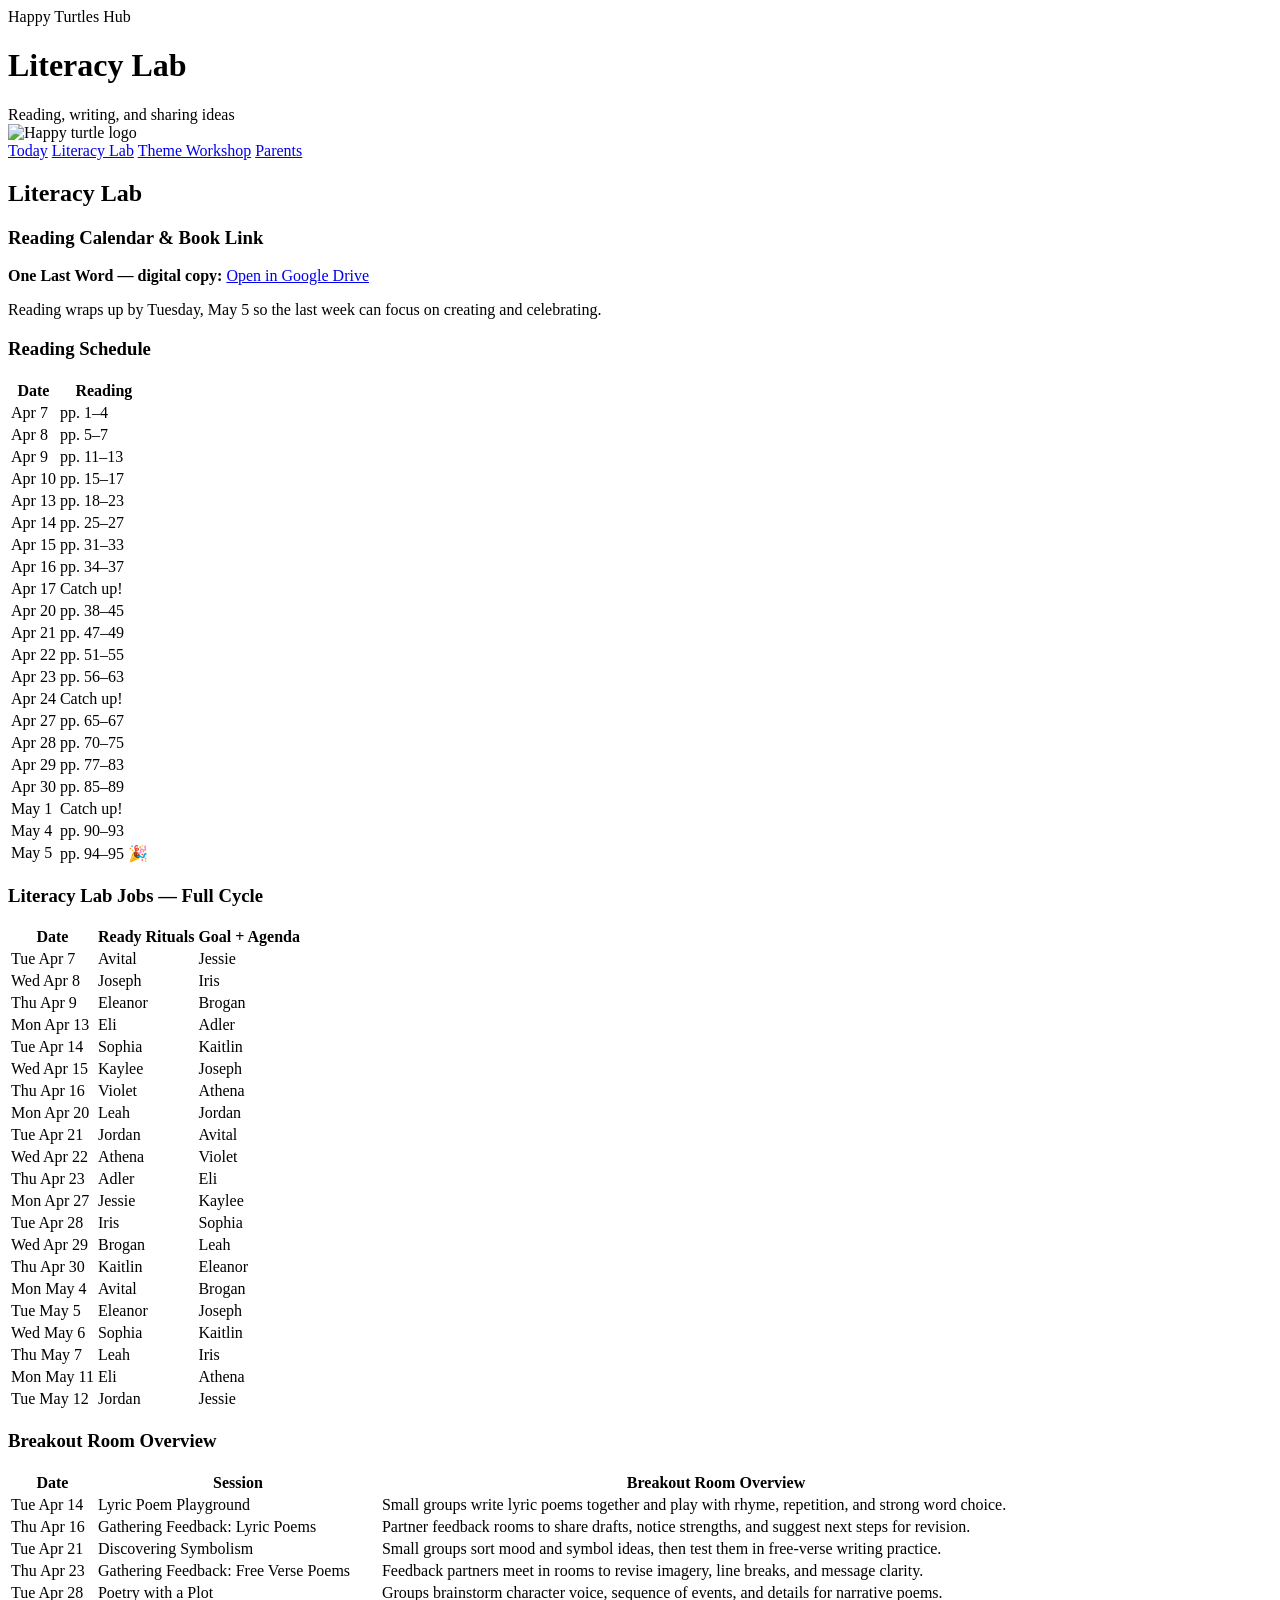
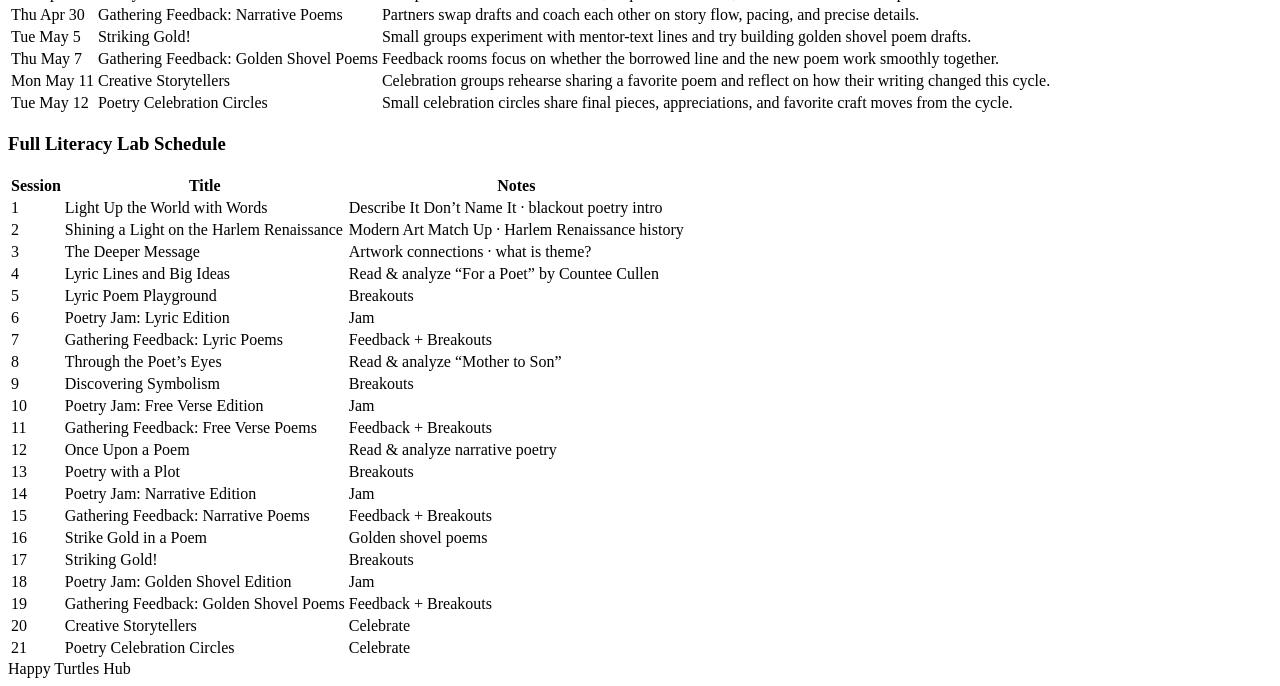
==== literacy.html @ 12ad6dad "first commit" ====
<!DOCTYPE html>
<html lang="en">
<head>
  <meta charset="UTF-8" />
  <meta name="viewport" content="width=device-width, initial-scale=1.0" />
  <title>Happy Turtles Hub — Literacy Lab</title>
  <link rel="stylesheet" href="style.css" />
</head>
<body data-page="literacy">
  <div class="top-bar"></div>

  <header class="site-header">
    <div class="branding">
      <div class="subtitle">Happy Turtles Hub</div>
      <h1>Literacy Lab</h1>
      <div class="tagline">Reading, writing, and sharing ideas</div>
    </div>
    <div class="logo-wrap">
      <img src="images/happy-turtle.png" alt="Happy turtle logo" />
    </div>
  </header>

  <nav class="main-nav">
    <a href="index.html" data-page="today">Today</a>
    <a href="literacy.html" data-page="literacy">Literacy Lab</a>
    <a href="theme.html" data-page="theme">Theme Workshop</a>
    <a href="parents.html" data-page="parents">Parents</a>
  </nav>

  <main class="container">
    <h2 class="page-title">Literacy Lab</h2>

    <section class="notice">
      <h3 class="section-title">Reading Calendar &amp; Book Link</h3>
      <p><strong>One Last Word — digital copy:</strong> <a href="https://drive.google.com/file/d/1UUTqs_-cqNuvgkLL2wkO8RVBttoRMErt/view" target="_blank">Open in Google Drive</a></p>
      <p class="subtle">Reading wraps up by Tuesday, May 5 so the last week can focus on creating and celebrating.</p>
    </section>

    <section class="table-card">
      <h3 class="section-title">Reading Schedule</h3>
      <div class="table-wrap">
        <table>
          <tr>
            <th>Date</th>
            <th>Reading</th>
          </tr>
          <tr><td>Apr 7</td><td>pp. 1–4</td></tr>
          <tr><td>Apr 8</td><td>pp. 5–7</td></tr>
          <tr><td>Apr 9</td><td>pp. 11–13</td></tr>
          <tr><td>Apr 10</td><td>pp. 15–17</td></tr>
          <tr><td>Apr 13</td><td>pp. 18–23</td></tr>
          <tr><td>Apr 14</td><td>pp. 25–27</td></tr>
          <tr><td>Apr 15</td><td>pp. 31–33</td></tr>
          <tr><td>Apr 16</td><td>pp. 34–37</td></tr>
          <tr><td>Apr 17</td><td>Catch up!</td></tr>
          <tr><td>Apr 20</td><td>pp. 38–45</td></tr>
          <tr><td>Apr 21</td><td>pp. 47–49</td></tr>
          <tr><td>Apr 22</td><td>pp. 51–55</td></tr>
          <tr><td>Apr 23</td><td>pp. 56–63</td></tr>
          <tr><td>Apr 24</td><td>Catch up!</td></tr>
          <tr><td>Apr 27</td><td>pp. 65–67</td></tr>
          <tr><td>Apr 28</td><td>pp. 70–75</td></tr>
          <tr><td>Apr 29</td><td>pp. 77–83</td></tr>
          <tr><td>Apr 30</td><td>pp. 85–89</td></tr>
          <tr><td>May 1</td><td>Catch up!</td></tr>
          <tr><td>May 4</td><td>pp. 90–93</td></tr>
          <tr><td>May 5</td><td>pp. 94–95 🎉</td></tr>
        </table>
      </div>
    </section>

    <section class="table-card">
      <h3 class="section-title">Literacy Lab Jobs — Full Cycle</h3>
      <div class="table-wrap">
        <table>
          <tr>
            <th>Date</th>
            <th>Ready Rituals</th>
            <th>Goal + Agenda</th>
          </tr>
          <tr class="highlight"><td>Tue Apr 7</td><td>Avital</td><td>Jessie</td></tr>
          <tr><td>Wed Apr 8</td><td>Joseph</td><td>Iris</td></tr>
          <tr><td>Thu Apr 9</td><td>Eleanor</td><td>Brogan</td></tr>
          <tr><td>Mon Apr 13</td><td>Eli</td><td>Adler</td></tr>
          <tr><td>Tue Apr 14</td><td>Sophia</td><td>Kaitlin</td></tr>
          <tr><td>Wed Apr 15</td><td>Kaylee</td><td>Joseph</td></tr>
          <tr><td>Thu Apr 16</td><td>Violet</td><td>Athena</td></tr>
          <tr><td>Mon Apr 20</td><td>Leah</td><td>Jordan</td></tr>
          <tr><td>Tue Apr 21</td><td>Jordan</td><td>Avital</td></tr>
          <tr><td>Wed Apr 22</td><td>Athena</td><td>Violet</td></tr>
          <tr><td>Thu Apr 23</td><td>Adler</td><td>Eli</td></tr>
          <tr><td>Mon Apr 27</td><td>Jessie</td><td>Kaylee</td></tr>
          <tr><td>Tue Apr 28</td><td>Iris</td><td>Sophia</td></tr>
          <tr><td>Wed Apr 29</td><td>Brogan</td><td>Leah</td></tr>
          <tr><td>Thu Apr 30</td><td>Kaitlin</td><td>Eleanor</td></tr>
          <tr><td>Mon May 4</td><td>Avital</td><td>Brogan</td></tr>
          <tr><td>Tue May 5</td><td>Eleanor</td><td>Joseph</td></tr>
          <tr><td>Wed May 6</td><td>Sophia</td><td>Kaitlin</td></tr>
          <tr><td>Thu May 7</td><td>Leah</td><td>Iris</td></tr>
          <tr><td>Mon May 11</td><td>Eli</td><td>Athena</td></tr>
          <tr><td>Tue May 12</td><td>Jordan</td><td>Jessie</td></tr>
        </table>
      </div>
    </section>

    <section class="table-card">
      <h3 class="section-title">Breakout Room Overview</h3>
      <div class="table-wrap">
        <table>
          <tr>
            <th>Date</th>
            <th>Session</th>
            <th>Breakout Room Overview</th>
          </tr>
          <tr><td>Tue Apr 14</td><td>Lyric Poem Playground</td><td>Small groups write lyric poems together and play with rhyme, repetition, and strong word choice.</td></tr>
          <tr><td>Thu Apr 16</td><td>Gathering Feedback: Lyric Poems</td><td>Partner feedback rooms to share drafts, notice strengths, and suggest next steps for revision.</td></tr>
          <tr><td>Tue Apr 21</td><td>Discovering Symbolism</td><td>Small groups sort mood and symbol ideas, then test them in free-verse writing practice.</td></tr>
          <tr><td>Thu Apr 23</td><td>Gathering Feedback: Free Verse Poems</td><td>Feedback partners meet in rooms to revise imagery, line breaks, and message clarity.</td></tr>
          <tr><td>Tue Apr 28</td><td>Poetry with a Plot</td><td>Groups brainstorm character voice, sequence of events, and details for narrative poems.</td></tr>
          <tr><td>Thu Apr 30</td><td>Gathering Feedback: Narrative Poems</td><td>Partners swap drafts and coach each other on story flow, pacing, and precise details.</td></tr>
          <tr><td>Tue May 5</td><td>Striking Gold!</td><td>Small groups experiment with mentor-text lines and try building golden shovel poem drafts.</td></tr>
          <tr><td>Thu May 7</td><td>Gathering Feedback: Golden Shovel Poems</td><td>Feedback rooms focus on whether the borrowed line and the new poem work smoothly together.</td></tr>
          <tr><td>Mon May 11</td><td>Creative Storytellers</td><td>Celebration groups rehearse sharing a favorite poem and reflect on how their writing changed this cycle.</td></tr>
          <tr><td>Tue May 12</td><td>Poetry Celebration Circles</td><td>Small celebration circles share final pieces, appreciations, and favorite craft moves from the cycle.</td></tr>
        </table>
      </div>
    </section>

    <section class="table-card">
      <h3 class="section-title">Full Literacy Lab Schedule</h3>
      <div class="table-wrap">
        <table>
          <tr>
            <th>Session</th>
            <th>Title</th>
            <th>Notes</th>
          </tr>
          <tr><td>1</td><td>Light Up the World with Words</td><td>Describe It Don’t Name It · blackout poetry intro</td></tr>
          <tr><td>2</td><td>Shining a Light on the Harlem Renaissance</td><td>Modern Art Match Up · Harlem Renaissance history</td></tr>
          <tr><td>3</td><td>The Deeper Message</td><td>Artwork connections · what is theme?</td></tr>
          <tr><td>4</td><td>Lyric Lines and Big Ideas</td><td>Read &amp; analyze “For a Poet” by Countee Cullen</td></tr>
          <tr><td>5</td><td>Lyric Poem Playground</td><td>Breakouts</td></tr>
          <tr><td>6</td><td>Poetry Jam: Lyric Edition</td><td>Jam</td></tr>
          <tr><td>7</td><td>Gathering Feedback: Lyric Poems</td><td>Feedback + Breakouts</td></tr>
          <tr><td>8</td><td>Through the Poet’s Eyes</td><td>Read &amp; analyze “Mother to Son”</td></tr>
          <tr><td>9</td><td>Discovering Symbolism</td><td>Breakouts</td></tr>
          <tr><td>10</td><td>Poetry Jam: Free Verse Edition</td><td>Jam</td></tr>
          <tr><td>11</td><td>Gathering Feedback: Free Verse Poems</td><td>Feedback + Breakouts</td></tr>
          <tr><td>12</td><td>Once Upon a Poem</td><td>Read &amp; analyze narrative poetry</td></tr>
          <tr><td>13</td><td>Poetry with a Plot</td><td>Breakouts</td></tr>
          <tr><td>14</td><td>Poetry Jam: Narrative Edition</td><td>Jam</td></tr>
          <tr><td>15</td><td>Gathering Feedback: Narrative Poems</td><td>Feedback + Breakouts</td></tr>
          <tr><td>16</td><td>Strike Gold in a Poem</td><td>Golden shovel poems</td></tr>
          <tr><td>17</td><td>Striking Gold!</td><td>Breakouts</td></tr>
          <tr><td>18</td><td>Poetry Jam: Golden Shovel Edition</td><td>Jam</td></tr>
          <tr><td>19</td><td>Gathering Feedback: Golden Shovel Poems</td><td>Feedback + Breakouts</td></tr>
          <tr><td>20</td><td>Creative Storytellers</td><td>Celebrate</td></tr>
          <tr><td>21</td><td>Poetry Celebration Circles</td><td>Celebrate</td></tr>
        </table>
      </div>
    </section>
  </main>

  <footer class="footer">Happy Turtles Hub</footer>
  <script src="script.js"></script>
</body>
</html>
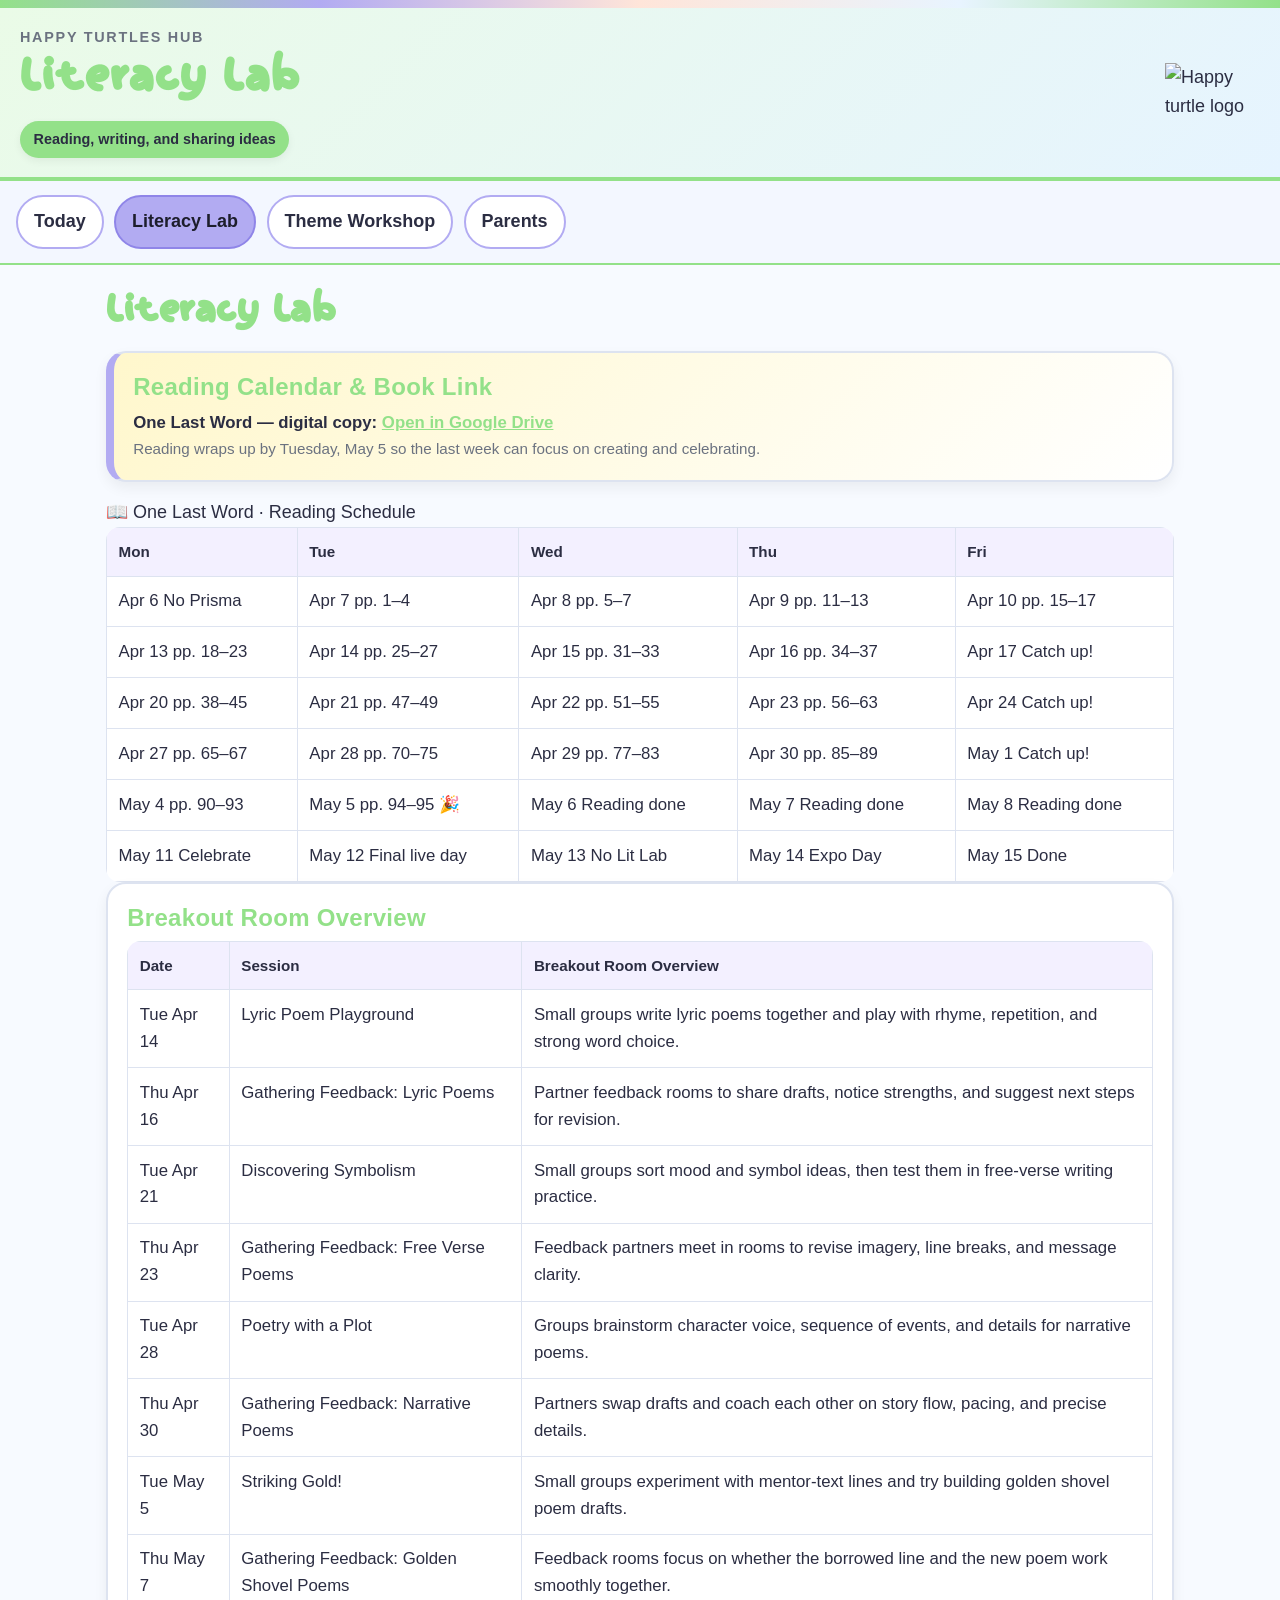
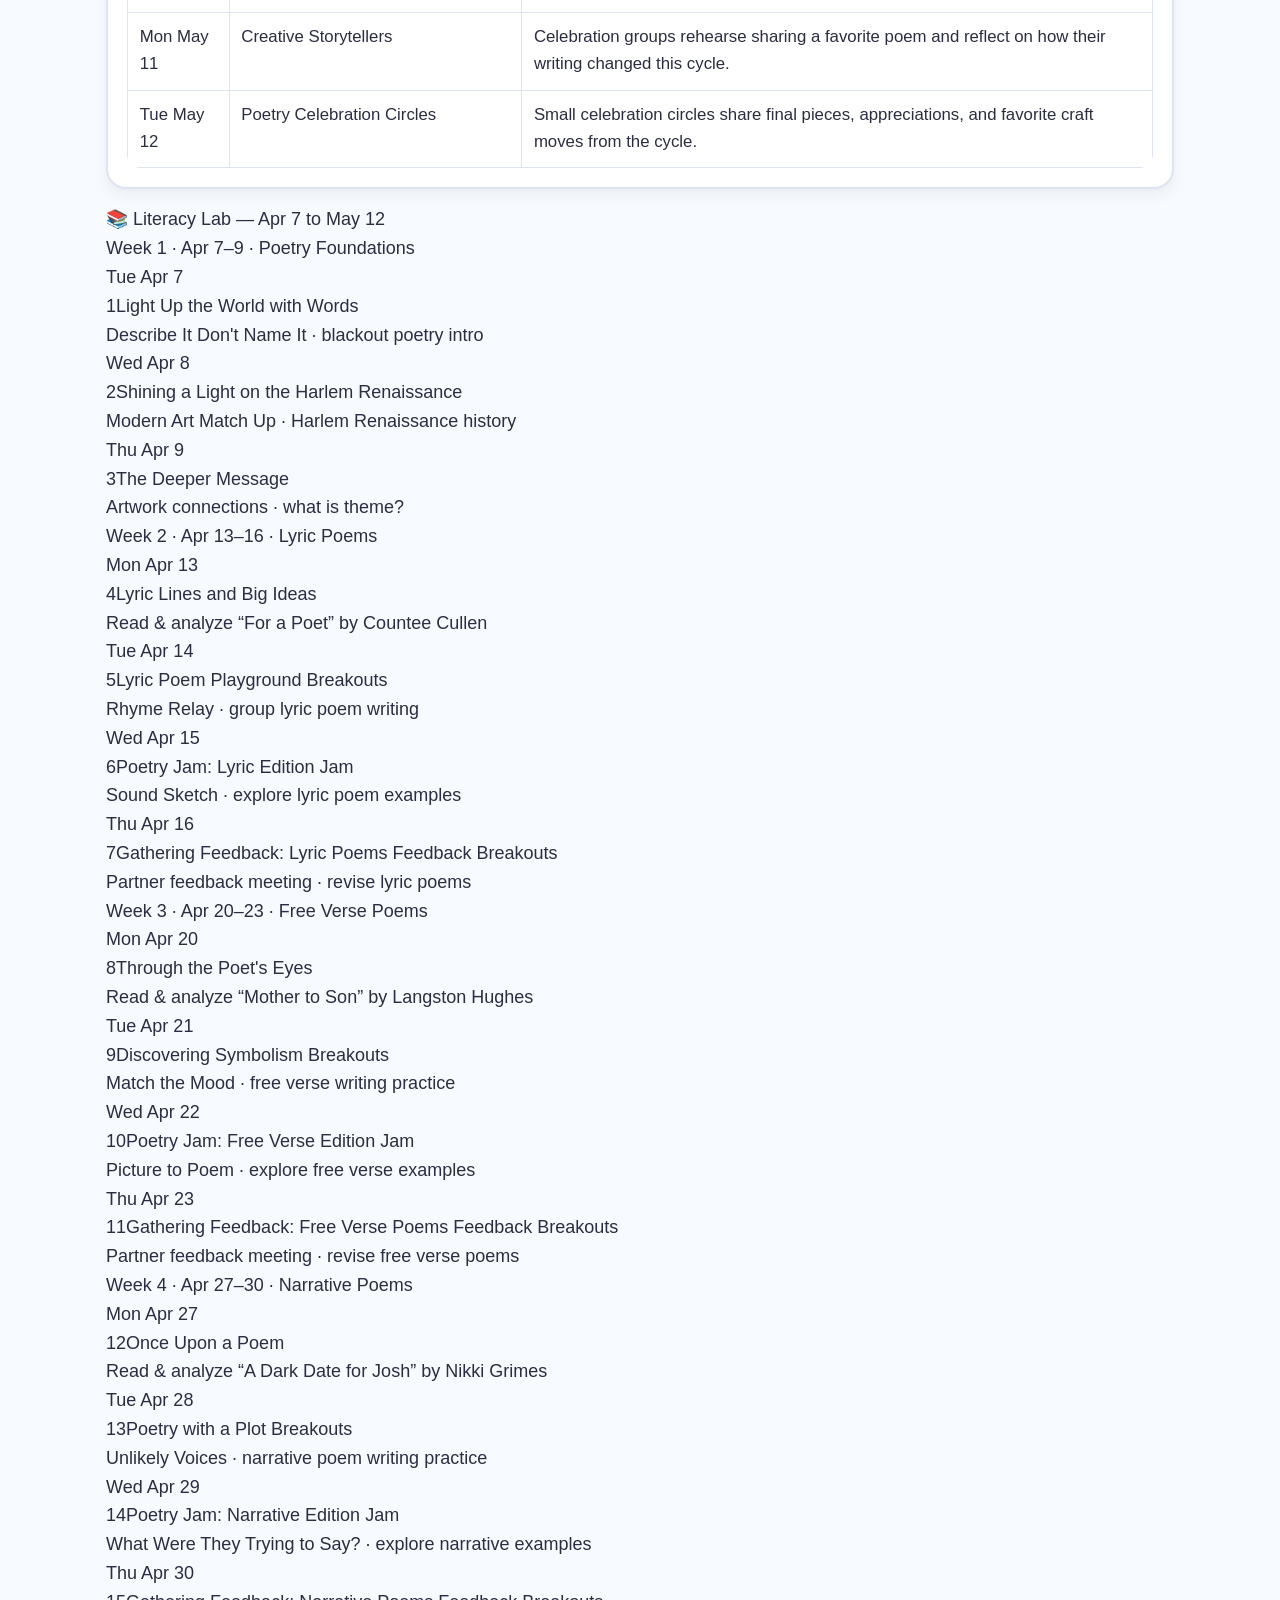
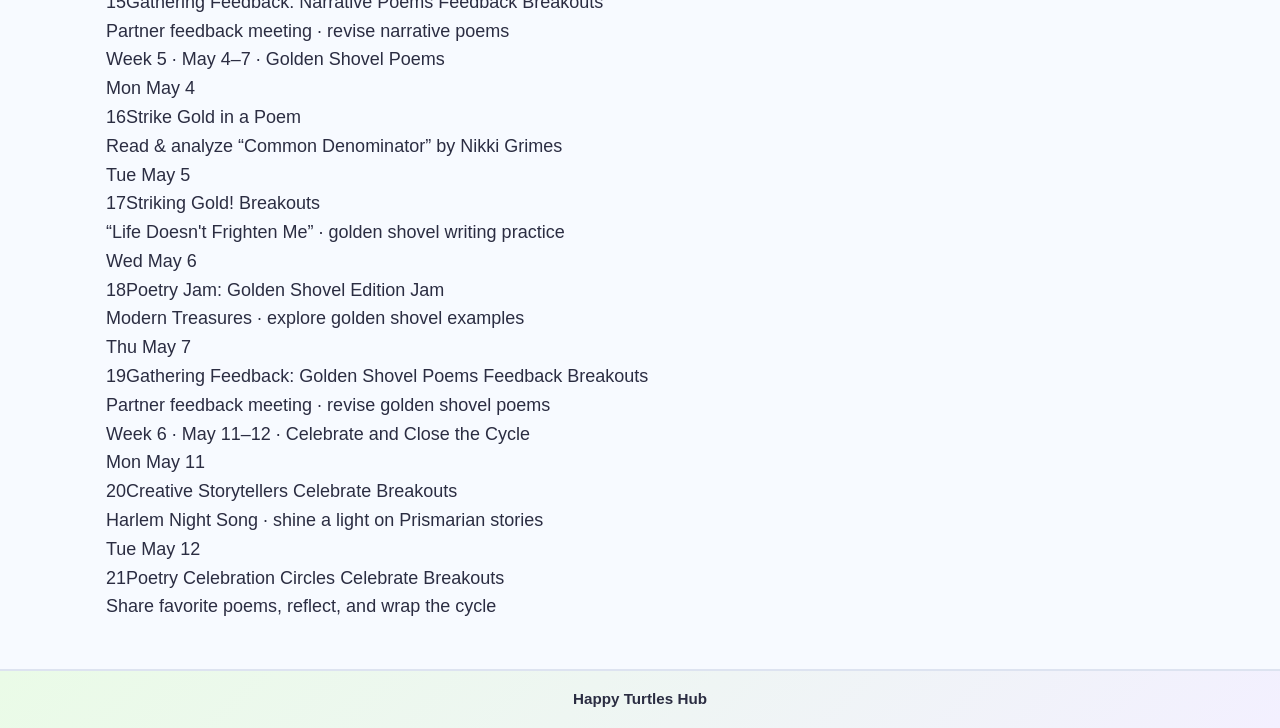
==== commit 4b00bc10: "Restyled literacy reading calendar and full schedule" ====
--- a/literacy.html
+++ b/literacy.html
@@ -36,72 +36,152 @@
       <p class="subtle">Reading wraps up by Tuesday, May 5 so the last week can focus on creating and celebrating.</p>
     </section>
 
-    <section class="table-card">
-      <h3 class="section-title">Reading Schedule</h3>
-      <div class="table-wrap">
-        <table>
-          <tr>
-            <th>Date</th>
-            <th>Reading</th>
-          </tr>
-          <tr><td>Apr 7</td><td>pp. 1–4</td></tr>
-          <tr><td>Apr 8</td><td>pp. 5–7</td></tr>
-          <tr><td>Apr 9</td><td>pp. 11–13</td></tr>
-          <tr><td>Apr 10</td><td>pp. 15–17</td></tr>
-          <tr><td>Apr 13</td><td>pp. 18–23</td></tr>
-          <tr><td>Apr 14</td><td>pp. 25–27</td></tr>
-          <tr><td>Apr 15</td><td>pp. 31–33</td></tr>
-          <tr><td>Apr 16</td><td>pp. 34–37</td></tr>
-          <tr><td>Apr 17</td><td>Catch up!</td></tr>
-          <tr><td>Apr 20</td><td>pp. 38–45</td></tr>
-          <tr><td>Apr 21</td><td>pp. 47–49</td></tr>
-          <tr><td>Apr 22</td><td>pp. 51–55</td></tr>
-          <tr><td>Apr 23</td><td>pp. 56–63</td></tr>
-          <tr><td>Apr 24</td><td>Catch up!</td></tr>
-          <tr><td>Apr 27</td><td>pp. 65–67</td></tr>
-          <tr><td>Apr 28</td><td>pp. 70–75</td></tr>
-          <tr><td>Apr 29</td><td>pp. 77–83</td></tr>
-          <tr><td>Apr 30</td><td>pp. 85–89</td></tr>
-          <tr><td>May 1</td><td>Catch up!</td></tr>
-          <tr><td>May 4</td><td>pp. 90–93</td></tr>
-          <tr><td>May 5</td><td>pp. 94–95 🎉</td></tr>
-        </table>
-      </div>
-    </section>
-
-    <section class="table-card">
-      <h3 class="section-title">Literacy Lab Jobs — Full Cycle</h3>
-      <div class="table-wrap">
-        <table>
-          <tr>
-            <th>Date</th>
-            <th>Ready Rituals</th>
-            <th>Goal + Agenda</th>
-          </tr>
-          <tr class="highlight"><td>Tue Apr 7</td><td>Avital</td><td>Jessie</td></tr>
-          <tr><td>Wed Apr 8</td><td>Joseph</td><td>Iris</td></tr>
-          <tr><td>Thu Apr 9</td><td>Eleanor</td><td>Brogan</td></tr>
-          <tr><td>Mon Apr 13</td><td>Eli</td><td>Adler</td></tr>
-          <tr><td>Tue Apr 14</td><td>Sophia</td><td>Kaitlin</td></tr>
-          <tr><td>Wed Apr 15</td><td>Kaylee</td><td>Joseph</td></tr>
-          <tr><td>Thu Apr 16</td><td>Violet</td><td>Athena</td></tr>
-          <tr><td>Mon Apr 20</td><td>Leah</td><td>Jordan</td></tr>
-          <tr><td>Tue Apr 21</td><td>Jordan</td><td>Avital</td></tr>
-          <tr><td>Wed Apr 22</td><td>Athena</td><td>Violet</td></tr>
-          <tr><td>Thu Apr 23</td><td>Adler</td><td>Eli</td></tr>
-          <tr><td>Mon Apr 27</td><td>Jessie</td><td>Kaylee</td></tr>
-          <tr><td>Tue Apr 28</td><td>Iris</td><td>Sophia</td></tr>
-          <tr><td>Wed Apr 29</td><td>Brogan</td><td>Leah</td></tr>
-          <tr><td>Thu Apr 30</td><td>Kaitlin</td><td>Eleanor</td></tr>
-          <tr><td>Mon May 4</td><td>Avital</td><td>Brogan</td></tr>
-          <tr><td>Tue May 5</td><td>Eleanor</td><td>Joseph</td></tr>
-          <tr><td>Wed May 6</td><td>Sophia</td><td>Kaitlin</td></tr>
-          <tr><td>Thu May 7</td><td>Leah</td><td>Iris</td></tr>
-          <tr><td>Mon May 11</td><td>Eli</td><td>Athena</td></tr>
-          <tr><td>Tue May 12</td><td>Jordan</td><td>Jessie</td></tr>
-        </table>
-      </div>
-    </section>
+   <section class="lit-card">
+  <div class="lit-card-header">📖 One Last Word · Reading Schedule</div>
+  <div class="lit-card-body reading-calendar-wrap">
+    <table class="reading-calendar">
+      <tr>
+        <th>Mon</th>
+        <th>Tue</th>
+        <th>Wed</th>
+        <th>Thu</th>
+        <th>Fri</th>
+      </tr>
+      <tr>
+        <td>
+          <span class="reading-date">Apr 6</span>
+          <span class="reading-done">No Prisma</span>
+        </td>
+        <td class="reading-today">
+          <span class="reading-date">Apr 7</span>
+          <span class="reading-pages">pp. 1–4</span>
+        </td>
+        <td>
+          <span class="reading-date">Apr 8</span>
+          <span class="reading-pages">pp. 5–7</span>
+        </td>
+        <td>
+          <span class="reading-date">Apr 9</span>
+          <span class="reading-pages">pp. 11–13</span>
+        </td>
+        <td>
+          <span class="reading-date">Apr 10</span>
+          <span class="reading-pages">pp. 15–17</span>
+        </td>
+      </tr>
+      <tr>
+        <td>
+          <span class="reading-date">Apr 13</span>
+          <span class="reading-pages">pp. 18–23</span>
+        </td>
+        <td>
+          <span class="reading-date">Apr 14</span>
+          <span class="reading-pages">pp. 25–27</span>
+        </td>
+        <td>
+          <span class="reading-date">Apr 15</span>
+          <span class="reading-pages">pp. 31–33</span>
+        </td>
+        <td>
+          <span class="reading-date">Apr 16</span>
+          <span class="reading-pages">pp. 34–37</span>
+        </td>
+        <td>
+          <span class="reading-date">Apr 17</span>
+          <span class="reading-note">Catch up!</span>
+        </td>
+      </tr>
+      <tr>
+        <td>
+          <span class="reading-date">Apr 20</span>
+          <span class="reading-pages">pp. 38–45</span>
+        </td>
+        <td>
+          <span class="reading-date">Apr 21</span>
+          <span class="reading-pages">pp. 47–49</span>
+        </td>
+        <td>
+          <span class="reading-date">Apr 22</span>
+          <span class="reading-pages">pp. 51–55</span>
+        </td>
+        <td>
+          <span class="reading-date">Apr 23</span>
+          <span class="reading-pages">pp. 56–63</span>
+        </td>
+        <td>
+          <span class="reading-date">Apr 24</span>
+          <span class="reading-note">Catch up!</span>
+        </td>
+      </tr>
+      <tr>
+        <td>
+          <span class="reading-date">Apr 27</span>
+          <span class="reading-pages">pp. 65–67</span>
+        </td>
+        <td>
+          <span class="reading-date">Apr 28</span>
+          <span class="reading-pages">pp. 70–75</span>
+        </td>
+        <td>
+          <span class="reading-date">Apr 29</span>
+          <span class="reading-pages">pp. 77–83</span>
+        </td>
+        <td>
+          <span class="reading-date">Apr 30</span>
+          <span class="reading-pages">pp. 85–89</span>
+        </td>
+        <td>
+          <span class="reading-date">May 1</span>
+          <span class="reading-note">Catch up!</span>
+        </td>
+      </tr>
+      <tr>
+        <td>
+          <span class="reading-date">May 4</span>
+          <span class="reading-pages">pp. 90–93</span>
+        </td>
+        <td>
+          <span class="reading-date">May 5</span>
+          <span class="reading-pages">pp. 94–95 🎉</span>
+        </td>
+        <td>
+          <span class="reading-date">May 6</span>
+          <span class="reading-done">Reading done</span>
+        </td>
+        <td>
+          <span class="reading-date">May 7</span>
+          <span class="reading-done">Reading done</span>
+        </td>
+        <td>
+          <span class="reading-date">May 8</span>
+          <span class="reading-done">Reading done</span>
+        </td>
+      </tr>
+      <tr>
+        <td>
+          <span class="reading-date">May 11</span>
+          <span class="reading-done">Celebrate</span>
+        </td>
+        <td>
+          <span class="reading-date">May 12</span>
+          <span class="reading-done">Final live day</span>
+        </td>
+        <td>
+          <span class="reading-date">May 13</span>
+          <span class="reading-done">No Lit Lab</span>
+        </td>
+        <td>
+          <span class="reading-date">May 14</span>
+          <span class="reading-done">Expo Day</span>
+        </td>
+        <td>
+          <span class="reading-date">May 15</span>
+          <span class="reading-done">Done</span>
+        </td>
+      </tr>
+    </table>
+  </div>
+</section>
 
     <section class="table-card">
       <h3 class="section-title">Breakout Room Overview</h3>
@@ -126,39 +206,201 @@
       </div>
     </section>
 
-    <section class="table-card">
-      <h3 class="section-title">Full Literacy Lab Schedule</h3>
-      <div class="table-wrap">
-        <table>
-          <tr>
-            <th>Session</th>
-            <th>Title</th>
-            <th>Notes</th>
-          </tr>
-          <tr><td>1</td><td>Light Up the World with Words</td><td>Describe It Don’t Name It · blackout poetry intro</td></tr>
-          <tr><td>2</td><td>Shining a Light on the Harlem Renaissance</td><td>Modern Art Match Up · Harlem Renaissance history</td></tr>
-          <tr><td>3</td><td>The Deeper Message</td><td>Artwork connections · what is theme?</td></tr>
-          <tr><td>4</td><td>Lyric Lines and Big Ideas</td><td>Read &amp; analyze “For a Poet” by Countee Cullen</td></tr>
-          <tr><td>5</td><td>Lyric Poem Playground</td><td>Breakouts</td></tr>
-          <tr><td>6</td><td>Poetry Jam: Lyric Edition</td><td>Jam</td></tr>
-          <tr><td>7</td><td>Gathering Feedback: Lyric Poems</td><td>Feedback + Breakouts</td></tr>
-          <tr><td>8</td><td>Through the Poet’s Eyes</td><td>Read &amp; analyze “Mother to Son”</td></tr>
-          <tr><td>9</td><td>Discovering Symbolism</td><td>Breakouts</td></tr>
-          <tr><td>10</td><td>Poetry Jam: Free Verse Edition</td><td>Jam</td></tr>
-          <tr><td>11</td><td>Gathering Feedback: Free Verse Poems</td><td>Feedback + Breakouts</td></tr>
-          <tr><td>12</td><td>Once Upon a Poem</td><td>Read &amp; analyze narrative poetry</td></tr>
-          <tr><td>13</td><td>Poetry with a Plot</td><td>Breakouts</td></tr>
-          <tr><td>14</td><td>Poetry Jam: Narrative Edition</td><td>Jam</td></tr>
-          <tr><td>15</td><td>Gathering Feedback: Narrative Poems</td><td>Feedback + Breakouts</td></tr>
-          <tr><td>16</td><td>Strike Gold in a Poem</td><td>Golden shovel poems</td></tr>
-          <tr><td>17</td><td>Striking Gold!</td><td>Breakouts</td></tr>
-          <tr><td>18</td><td>Poetry Jam: Golden Shovel Edition</td><td>Jam</td></tr>
-          <tr><td>19</td><td>Gathering Feedback: Golden Shovel Poems</td><td>Feedback + Breakouts</td></tr>
-          <tr><td>20</td><td>Creative Storytellers</td><td>Celebrate</td></tr>
-          <tr><td>21</td><td>Poetry Celebration Circles</td><td>Celebrate</td></tr>
-        </table>
-      </div>
-    </section>
+<section class="schedule-wrap">
+  <div class="schedule-header">📚 Literacy Lab — Apr 7 to May 12</div>
+
+  <div class="week-block">
+    <div class="week-label">Week 1 · Apr 7–9 · Poetry Foundations</div>
+
+    <div class="schedule-row schedule-today">
+      <div class="schedule-day">Tue Apr 7</div>
+      <div class="schedule-main">
+        <div class="schedule-title-line"><span class="session-num">1</span>Light Up the World with Words</div>
+        <div class="schedule-sub">Describe It Don't Name It · blackout poetry intro</div>
+      </div>
+    </div>
+
+    <div class="schedule-row">
+      <div class="schedule-day">Wed Apr 8</div>
+      <div class="schedule-main">
+        <div class="schedule-title-line"><span class="session-num">2</span>Shining a Light on the Harlem Renaissance</div>
+        <div class="schedule-sub">Modern Art Match Up · Harlem Renaissance history</div>
+      </div>
+    </div>
+
+    <div class="schedule-row">
+      <div class="schedule-day">Thu Apr 9</div>
+      <div class="schedule-main">
+        <div class="schedule-title-line"><span class="session-num">3</span>The Deeper Message</div>
+        <div class="schedule-sub">Artwork connections · what is theme?</div>
+      </div>
+    </div>
+  </div>
+
+  <div class="week-block">
+    <div class="week-label">Week 2 · Apr 13–16 · Lyric Poems</div>
+
+    <div class="schedule-row">
+      <div class="schedule-day">Mon Apr 13</div>
+      <div class="schedule-main">
+        <div class="schedule-title-line"><span class="session-num">4</span>Lyric Lines and Big Ideas</div>
+        <div class="schedule-sub">Read &amp; analyze “For a Poet” by Countee Cullen</div>
+      </div>
+    </div>
+
+    <div class="schedule-row">
+      <div class="schedule-day">Tue Apr 14</div>
+      <div class="schedule-main">
+        <div class="schedule-title-line"><span class="session-num">5</span>Lyric Poem Playground <span class="tag tag-breakout">Breakouts</span></div>
+        <div class="schedule-sub">Rhyme Relay · group lyric poem writing</div>
+      </div>
+    </div>
+
+    <div class="schedule-row">
+      <div class="schedule-day">Wed Apr 15</div>
+      <div class="schedule-main">
+        <div class="schedule-title-line"><span class="session-num">6</span>Poetry Jam: Lyric Edition <span class="tag tag-jam">Jam</span></div>
+        <div class="schedule-sub">Sound Sketch · explore lyric poem examples</div>
+      </div>
+    </div>
+
+    <div class="schedule-row">
+      <div class="schedule-day">Thu Apr 16</div>
+      <div class="schedule-main">
+        <div class="schedule-title-line"><span class="session-num">7</span>Gathering Feedback: Lyric Poems <span class="tag tag-feedback">Feedback</span> <span class="tag tag-breakout">Breakouts</span></div>
+        <div class="schedule-sub">Partner feedback meeting · revise lyric poems</div>
+      </div>
+    </div>
+  </div>
+
+  <div class="week-block">
+    <div class="week-label">Week 3 · Apr 20–23 · Free Verse Poems</div>
+
+    <div class="schedule-row">
+      <div class="schedule-day">Mon Apr 20</div>
+      <div class="schedule-main">
+        <div class="schedule-title-line"><span class="session-num">8</span>Through the Poet's Eyes</div>
+        <div class="schedule-sub">Read &amp; analyze “Mother to Son” by Langston Hughes</div>
+      </div>
+    </div>
+
+    <div class="schedule-row">
+      <div class="schedule-day">Tue Apr 21</div>
+      <div class="schedule-main">
+        <div class="schedule-title-line"><span class="session-num">9</span>Discovering Symbolism <span class="tag tag-breakout">Breakouts</span></div>
+        <div class="schedule-sub">Match the Mood · free verse writing practice</div>
+      </div>
+    </div>
+
+    <div class="schedule-row">
+      <div class="schedule-day">Wed Apr 22</div>
+      <div class="schedule-main">
+        <div class="schedule-title-line"><span class="session-num">10</span>Poetry Jam: Free Verse Edition <span class="tag tag-jam">Jam</span></div>
+        <div class="schedule-sub">Picture to Poem · explore free verse examples</div>
+      </div>
+    </div>
+
+    <div class="schedule-row">
+      <div class="schedule-day">Thu Apr 23</div>
+      <div class="schedule-main">
+        <div class="schedule-title-line"><span class="session-num">11</span>Gathering Feedback: Free Verse Poems <span class="tag tag-feedback">Feedback</span> <span class="tag tag-breakout">Breakouts</span></div>
+        <div class="schedule-sub">Partner feedback meeting · revise free verse poems</div>
+      </div>
+    </div>
+  </div>
+
+  <div class="week-block">
+    <div class="week-label">Week 4 · Apr 27–30 · Narrative Poems</div>
+
+    <div class="schedule-row">
+      <div class="schedule-day">Mon Apr 27</div>
+      <div class="schedule-main">
+        <div class="schedule-title-line"><span class="session-num">12</span>Once Upon a Poem</div>
+        <div class="schedule-sub">Read &amp; analyze “A Dark Date for Josh” by Nikki Grimes</div>
+      </div>
+    </div>
+
+    <div class="schedule-row">
+      <div class="schedule-day">Tue Apr 28</div>
+      <div class="schedule-main">
+        <div class="schedule-title-line"><span class="session-num">13</span>Poetry with a Plot <span class="tag tag-breakout">Breakouts</span></div>
+        <div class="schedule-sub">Unlikely Voices · narrative poem writing practice</div>
+      </div>
+    </div>
+
+    <div class="schedule-row">
+      <div class="schedule-day">Wed Apr 29</div>
+      <div class="schedule-main">
+        <div class="schedule-title-line"><span class="session-num">14</span>Poetry Jam: Narrative Edition <span class="tag tag-jam">Jam</span></div>
+        <div class="schedule-sub">What Were They Trying to Say? · explore narrative examples</div>
+      </div>
+    </div>
+
+    <div class="schedule-row">
+      <div class="schedule-day">Thu Apr 30</div>
+      <div class="schedule-main">
+        <div class="schedule-title-line"><span class="session-num">15</span>Gathering Feedback: Narrative Poems <span class="tag tag-feedback">Feedback</span> <span class="tag tag-breakout">Breakouts</span></div>
+        <div class="schedule-sub">Partner feedback meeting · revise narrative poems</div>
+      </div>
+    </div>
+  </div>
+
+  <div class="week-block">
+    <div class="week-label">Week 5 · May 4–7 · Golden Shovel Poems</div>
+
+    <div class="schedule-row">
+      <div class="schedule-day">Mon May 4</div>
+      <div class="schedule-main">
+        <div class="schedule-title-line"><span class="session-num">16</span>Strike Gold in a Poem</div>
+        <div class="schedule-sub">Read &amp; analyze “Common Denominator” by Nikki Grimes</div>
+      </div>
+    </div>
+
+    <div class="schedule-row">
+      <div class="schedule-day">Tue May 5</div>
+      <div class="schedule-main">
+        <div class="schedule-title-line"><span class="session-num">17</span>Striking Gold! <span class="tag tag-breakout">Breakouts</span></div>
+        <div class="schedule-sub">“Life Doesn't Frighten Me” · golden shovel writing practice</div>
+      </div>
+    </div>
+
+    <div class="schedule-row">
+      <div class="schedule-day">Wed May 6</div>
+      <div class="schedule-main">
+        <div class="schedule-title-line"><span class="session-num">18</span>Poetry Jam: Golden Shovel Edition <span class="tag tag-jam">Jam</span></div>
+        <div class="schedule-sub">Modern Treasures · explore golden shovel examples</div>
+      </div>
+    </div>
+
+    <div class="schedule-row">
+      <div class="schedule-day">Thu May 7</div>
+      <div class="schedule-main">
+        <div class="schedule-title-line"><span class="session-num">19</span>Gathering Feedback: Golden Shovel Poems <span class="tag tag-feedback">Feedback</span> <span class="tag tag-breakout">Breakouts</span></div>
+        <div class="schedule-sub">Partner feedback meeting · revise golden shovel poems</div>
+      </div>
+    </div>
+  </div>
+
+  <div class="week-block">
+    <div class="week-label">Week 6 · May 11–12 · Celebrate and Close the Cycle</div>
+
+    <div class="schedule-row">
+      <div class="schedule-day">Mon May 11</div>
+      <div class="schedule-main">
+        <div class="schedule-title-line"><span class="session-num">20</span>Creative Storytellers <span class="tag tag-celebrate">Celebrate</span> <span class="tag tag-breakout">Breakouts</span></div>
+        <div class="schedule-sub">Harlem Night Song · shine a light on Prismarian stories</div>
+      </div>
+    </div>
+
+    <div class="schedule-row">
+      <div class="schedule-day">Tue May 12</div>
+      <div class="schedule-main">
+        <div class="schedule-title-line"><span class="session-num">21</span>Poetry Celebration Circles <span class="tag tag-celebrate">Celebrate</span> <span class="tag tag-breakout">Breakouts</span></div>
+        <div class="schedule-sub">Share favorite poems, reflect, and wrap the cycle</div>
+      </div>
+    </div>
+  </div>
+</section>
   </main>
 
   <footer class="footer">Happy Turtles Hub</footer>
--- a/style.css
+++ b/style.css
@@ -0,0 +1,606 @@
+@font-face {
+  font-family: 'TurtleBubble';
+  src: url('fonts/KinderChildKawaiiBubble-WpnAz.otf') format('opentype');
+}
+
+* {
+  box-sizing: border-box;
+  margin: 0;
+  padding: 0;
+}
+
+:root {
+  --green-light: #93E189;
+  --green-medium: #61C96B;
+  --green-dark: #3FA34D;
+
+  --lavender: #B2ABF2;
+  --lavender-dark: #8F85E8;
+  --lavender-light: #F3F0FF;
+
+  --mint: #EAFBE7;
+  --peach: #FFE5D9;
+  --sky: #E8F4FF;
+  --butter: #FFF7CC;
+  --pink: #FFE8F3;
+
+  --white: #ffffff;
+  --offwhite: #F7FAFF;
+  --text: #2B2D42;
+  --muted: #6B7280;
+  --border: #DDE3F0;
+
+  --heading-font: 'TurtleBubble', cursive;
+  --body-font: Arial, Helvetica, sans-serif;
+}
+
+html {
+  scroll-behavior: smooth;
+}
+
+body {
+  font-family: "Nunito", Arial, sans-serif;
+  font-size: 18px; /* bigger base text */
+  background: var(--offwhite);
+  color: var(--text);
+  line-height: 1.6;
+}
+
+a {
+  color: var(--green-light);
+  font-weight: 700;
+}
+
+a:hover {
+  opacity: 0.9;
+}
+
+.top-bar {
+  height: 8px;
+  background: linear-gradient(
+    90deg,
+    var(--green-light),
+    var(--lavender),
+    var(--peach),
+    var(--sky),
+    var(--green-light)
+  );
+}
+
+.site-header {
+  background: linear-gradient(135deg, #EAFBE7, #E6F4FF);
+  color: var(--text);
+  padding: 1.15rem 1.25rem;
+  display: flex;
+  justify-content: space-between;
+  align-items: center;
+  gap: 1rem;
+  flex-wrap: wrap;
+  border-bottom: 4px solid var(--green-light);
+}
+
+.branding h1 {
+  font-family: var(--heading-font);
+  font-size: 3.2rem;
+  color: var(--green-light);
+  margin-bottom: 0.35rem;
+  letter-spacing: 2px;
+  line-height: 1.08;
+}
+
+.branding .subtitle {
+  font-size: 0.9rem;
+  letter-spacing: 0.12em;
+  text-transform: uppercase;
+  color: var(--muted);
+  font-weight: 800;
+}
+
+.branding .tagline {
+  margin-top: 0.65rem;
+  display: inline-block;
+  background: var(--green-light);
+  color: var(--text);
+  padding: 0.45rem 0.85rem;
+  border-radius: 999px;
+  font-size: 0.9rem;
+  font-weight: bold;
+  box-shadow: 0 3px 8px rgba(0, 0, 0, 0.06);
+}
+
+.logo-wrap img {
+  width: 95px;
+  height: auto;
+  display: block;
+}
+
+.main-nav {
+  background: #F3F7FF;
+  display: flex;
+  flex-wrap: wrap;
+  gap: 0.65rem;
+  padding: 0.9rem 1rem;
+  border-bottom: 2px solid var(--green-light);
+}
+
+.main-nav a {
+  color: var(--text);
+  text-decoration: none;
+  padding: 0.65rem 1rem;
+  border-radius: 999px;
+  font-weight: bold;
+  background: var(--white);
+  border: 2px solid var(--lavender);
+  transition: all 0.2s ease;
+}
+
+.main-nav a:hover {
+  background: var(--green-light);
+  color: var(--green-light);
+}
+
+.main-nav a.active {
+  background: var(--lavender);
+  color: #1D1E2C;
+  border-color: var(--lavender-dark);
+}
+
+.container {
+  max-width: 1100px;
+  margin: 0 auto;
+  padding: 1.3rem 1rem 3rem;
+}
+
+.page-title {
+  font-family: var(--heading-font);
+  font-size: 2.7rem;
+  color: var(--green-light);
+  margin-bottom: 1.1rem;
+  letter-spacing: 1.5px;
+  line-height: 1.1;
+}
+
+.card,
+.hero-card,
+.notice,
+.table-card {
+  background: var(--white);
+  border: 2px solid var(--border);
+  border-radius: 20px;
+  padding: 1rem;
+  margin-bottom: 1rem;
+  box-shadow: 0 6px 14px rgba(0, 0, 0, 0.06);
+}
+
+.hero-card {
+  background: linear-gradient(135deg, var(--mint), var(--white));
+  border-left: 8px solid var(--green-light);
+}
+
+.notice {
+  background: linear-gradient(135deg, var(--butter), var(--white));
+  border-left: 8px solid var(--lavender);
+}
+
+.section-title {
+  font-family: "Nunito", Arial, sans-serif;
+  font-size: 1.5rem;
+  font-weight: 800;
+  color: var(--green-light);
+  margin-bottom: 0.65rem;
+  line-height: 1.25;
+  letter-spacing: 0.3px;
+}
+
+p, li, td {
+  font-size: 1.05rem;
+}
+
+th {
+  font-size: 0.95rem;
+}
+
+.small {
+  font-size: 0.9rem;
+}
+
+.card,
+.hero-card,
+.table-card,
+.notice {
+  padding: 1.2rem;
+}
+
+.section-title {
+  margin-bottom: 0.5rem;
+}
+
+ul.pretty-list li {
+  margin-bottom: 0.35rem;
+}
+
+.subtle {
+  color: var(--muted);
+  font-size: 0.95rem;
+}
+
+.badge {
+  display: inline-block;
+  background: var(--lavender);
+  color: var(--text);
+  font-weight: bold;
+  font-size: 0.82rem;
+  border-radius: 999px;
+  padding: 0.32rem 0.72rem;
+  margin-top: 0.5rem;
+}
+
+.grid-2,
+.grid-3 {
+  display: grid;
+  gap: 1rem;
+}
+
+.grid-2 {
+  grid-template-columns: 1fr 1fr;
+}
+
+.grid-3 {
+  grid-template-columns: repeat(3, 1fr);
+}
+
+.info-box {
+  background: #FCFCFF;
+  border: 2px solid var(--border);
+  border-radius: 16px;
+  padding: 0.9rem;
+}
+
+.info-box h3 {
+  font-size: 1rem;
+  margin-bottom: 0.45rem;
+  color: #6F63D9;
+}
+
+ul.pretty-list {
+  padding-left: 1.2rem;
+}
+
+ul.pretty-list li {
+  margin-bottom: 0.45rem;
+}
+
+.table-wrap {
+  overflow-x: auto;
+}
+
+table {
+  width: 100%;
+  border-collapse: collapse;
+  background: var(--white);
+  border-radius: 14px;
+  overflow: hidden;
+}
+
+th,
+td {
+  border: 1px solid var(--border);
+  padding: 0.72rem;
+  text-align: left;
+  vertical-align: top;
+}
+
+th {
+  background: var(--lavender-light);
+  color: var(--text);
+}
+
+.highlight {
+  background: var(--mint);
+}
+
+.mauve-card {
+  border-left: 8px solid #FFBFA3;
+  background: linear-gradient(135deg, var(--peach), var(--white));
+}
+
+.navy-card {
+  border-left: 8px solid #9ED8FF;
+  background: linear-gradient(135deg, var(--sky), var(--white));
+}
+
+.green-card {
+  border-left: 8px solid var(--green-light);
+  background: linear-gradient(135deg, var(--mint), var(--white));
+}
+
+.lavender-card {
+  border-left: 8px solid var(--lavender);
+  background: linear-gradient(135deg, var(--lavender-light), var(--white));
+}
+
+.footer {
+  background: linear-gradient(135deg, var(--mint), var(--lavender-light));
+  color: var(--text);
+  text-align: center;
+  padding: 1rem;
+  font-size: 0.95rem;
+  border-top: 2px solid var(--border);
+  font-weight: 700;
+}
+
+.small {
+  font-size: 0.85rem;
+}
+
+@media (max-width: 800px) {
+  .grid-2,
+  .grid-3 {
+    grid-template-columns: 1fr;
+  }
+}
+
+@media (max-width: 700px) {
+  .site-header {
+    align-items: flex-start;
+    padding: 1rem;
+  }
+
+  .branding h1 {
+    font-size: 2.5rem;
+    letter-spacing: 1.5px;
+  }
+
+  .page-title {
+    font-size: 2.2rem;
+    letter-spacing: 1px;
+  }
+
+  .section-title {
+    font-size: 1.3rem;
+  }
+
+  .logo-wrap img {
+    width: 72px;
+  }
+
+  .main-nav {
+    flex-direction: column;
+    align-items: stretch;
+  }
+
+  .main-nav a {
+    text-align: center;
+  }
+
+  .container {
+    padding: 1rem 0.85rem 2rem;
+  }
+
+  th,
+  td {
+    padding: 0.6rem;
+    font-size: 0.92rem;
+  }
+
+  /* ===== Literacy page custom sections ===== */
+
+.lit-card {
+  background: #ffffff;
+  border: 2px solid #dfe4ef;
+  border-radius: 20px;
+  overflow: hidden;
+  box-shadow: 0 6px 14px rgba(0, 0, 0, 0.05);
+  margin-bottom: 1.25rem;
+}
+
+.lit-card-header {
+  background: #b46636;
+  color: white;
+  padding: 0.9rem 1.1rem;
+  font-family: "Nunito", Arial, sans-serif;
+  font-size: 1.35rem;
+  font-weight: 800;
+}
+
+.lit-card-body {
+  padding: 0;
+  background: #fff;
+}
+
+.reading-calendar-wrap {
+  overflow-x: auto;
+}
+
+.reading-calendar {
+  width: 100%;
+  border-collapse: collapse;
+  min-width: 700px;
+}
+
+.reading-calendar th {
+  background: #c67843;
+  color: #fff;
+  text-align: center;
+  font-size: 0.92rem;
+  font-weight: 800;
+  padding: 0.8rem 0.5rem;
+  border: 1px solid #c88a5f;
+}
+
+.reading-calendar td {
+  background: #fff;
+  text-align: center;
+  vertical-align: top;
+  padding: 0.65rem 0.5rem;
+  border: 1px solid #e6d8ca;
+  min-width: 120px;
+}
+
+.reading-date {
+  display: block;
+  font-size: 0.9rem;
+  color: #7a7065;
+  margin-bottom: 0.2rem;
+}
+
+.reading-pages {
+  display: block;
+  font-size: 1rem;
+  font-weight: 800;
+  color: #8a4d1f;
+}
+
+.reading-note {
+  display: block;
+  font-size: 0.92rem;
+  color: #6d8e87;
+  font-style: italic;
+}
+
+.reading-done {
+  display: block;
+  font-size: 0.92rem;
+  color: #a8adb8;
+}
+
+.reading-today {
+  background: #f8efe7 !important;
+}
+
+.reading-today .reading-date {
+  color: #a85628;
+  font-weight: 800;
+}
+
+.schedule-wrap {
+  border: 2px solid #dfe4ef;
+  border-radius: 20px;
+  overflow: hidden;
+  background: #fff;
+  box-shadow: 0 6px 14px rgba(0, 0, 0, 0.05);
+}
+
+.schedule-header {
+  background: #243b63;
+  color: white;
+  padding: 0.95rem 1.15rem;
+  font-family: "Nunito", Arial, sans-serif;
+  font-size: 1.3rem;
+  font-weight: 800;
+}
+
+.week-block {
+  border-top: 1px solid #d7dde9;
+}
+
+.week-block:first-of-type {
+  border-top: none;
+}
+
+.week-label {
+  background: #eef2f8;
+  color: #29456f;
+  font-size: 0.92rem;
+  font-weight: 800;
+  text-transform: uppercase;
+  letter-spacing: 0.06em;
+  padding: 0.55rem 0.9rem;
+  border-top: 1px solid #d7dde9;
+  border-bottom: 1px solid #d7dde9;
+}
+
+.schedule-row {
+  display: grid;
+  grid-template-columns: 90px 1fr;
+  border-bottom: 1px solid #e3e8f0;
+}
+
+.schedule-row:last-child {
+  border-bottom: none;
+}
+
+.schedule-day {
+  padding: 0.8rem 0.65rem;
+  background: #fff;
+  border-right: 1px solid #e3e8f0;
+  font-size: 0.95rem;
+  font-weight: 800;
+  color: #5c6475;
+  text-transform: uppercase;
+  line-height: 1.25;
+}
+
+.schedule-main {
+  padding: 0.7rem 0.8rem;
+  background: #fff;
+}
+
+.schedule-title-line {
+  font-size: 1.06rem;
+  color: #1f2b42;
+  margin-bottom: 0.18rem;
+}
+
+.session-num {
+  font-weight: 900;
+  color: #113f2c;
+  margin-right: 0.35rem;
+}
+
+.schedule-sub {
+  font-size: 0.95rem;
+  color: #7a7065;
+}
+
+.schedule-today .schedule-day,
+.schedule-today .schedule-main {
+  background: #eef8ee;
+}
+
+.tag {
+  display: inline-block;
+  font-size: 0.74rem;
+  font-weight: 800;
+  padding: 0.15rem 0.45rem;
+  border-radius: 999px;
+  margin-left: 0.35rem;
+  vertical-align: middle;
+}
+
+.tag-breakout {
+  background: #f6ead8;
+  color: #9b621f;
+}
+
+.tag-jam {
+  background: #efe5ff;
+  color: #6f49b6;
+}
+
+.tag-feedback {
+  background: #f8efd9;
+  color: #9f7300;
+}
+
+.tag-celebrate {
+  background: #ffe7d6;
+  color: #a3552b;
+}
+
+@media (max-width: 700px) {
+  .schedule-row {
+    grid-template-columns: 1fr;
+  }
+
+  .schedule-day {
+    border-right: none;
+    border-bottom: 1px solid #e3e8f0;
+  }
+
+  .lit-card-header,
+  .schedule-header {
+    font-size: 1.15rem;
+  }
+}
+}
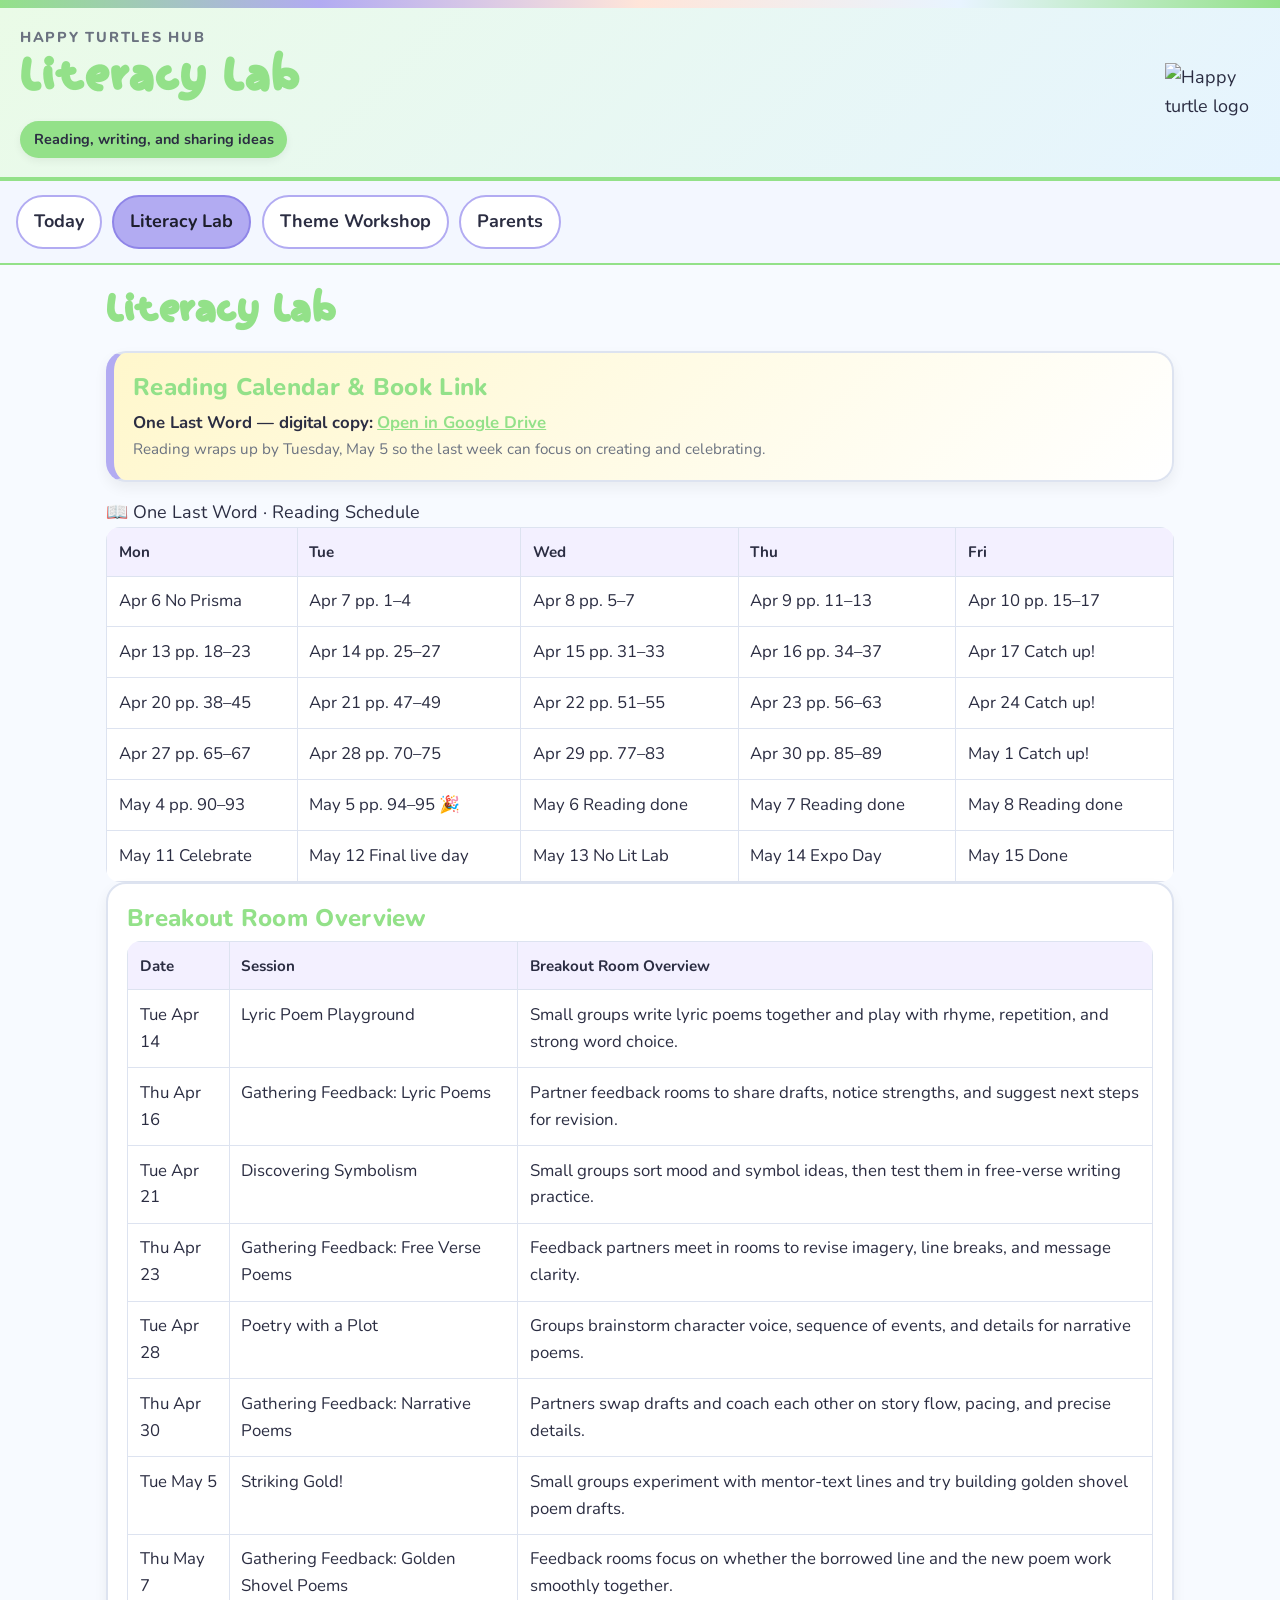
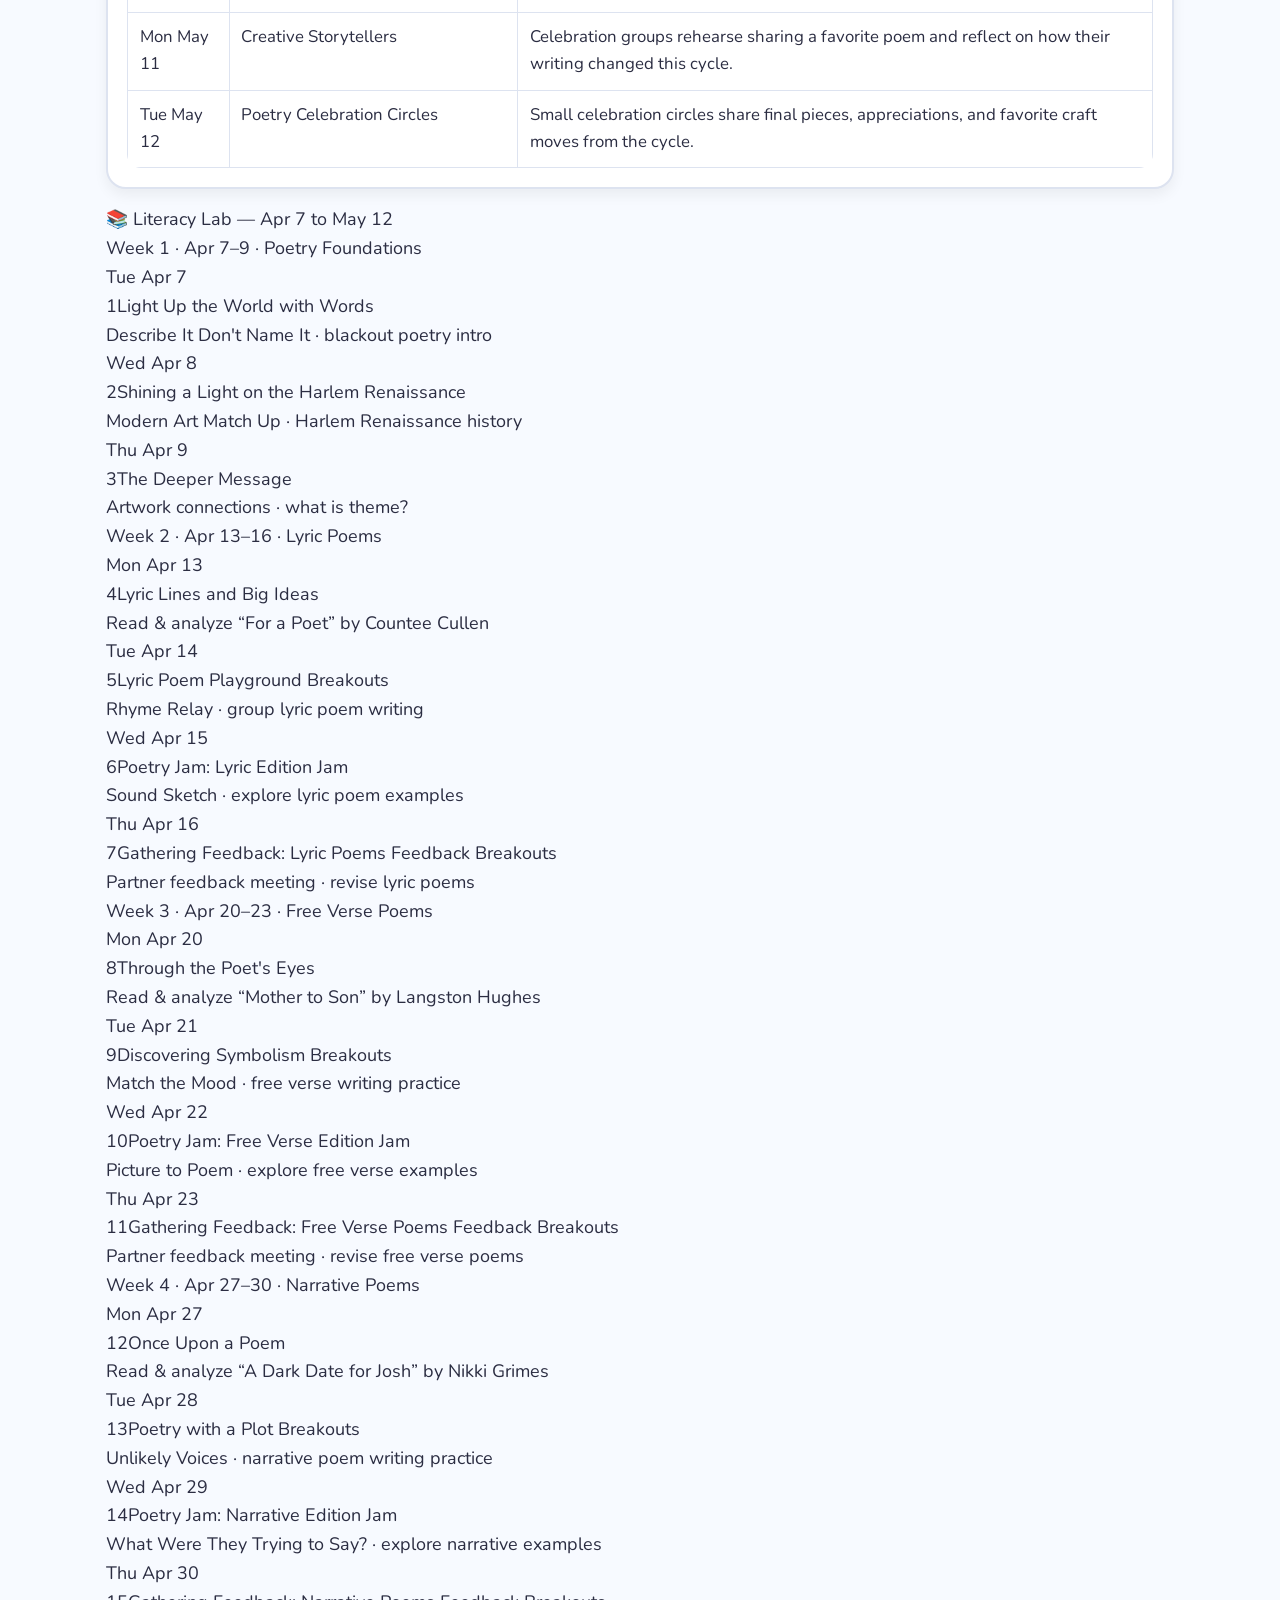
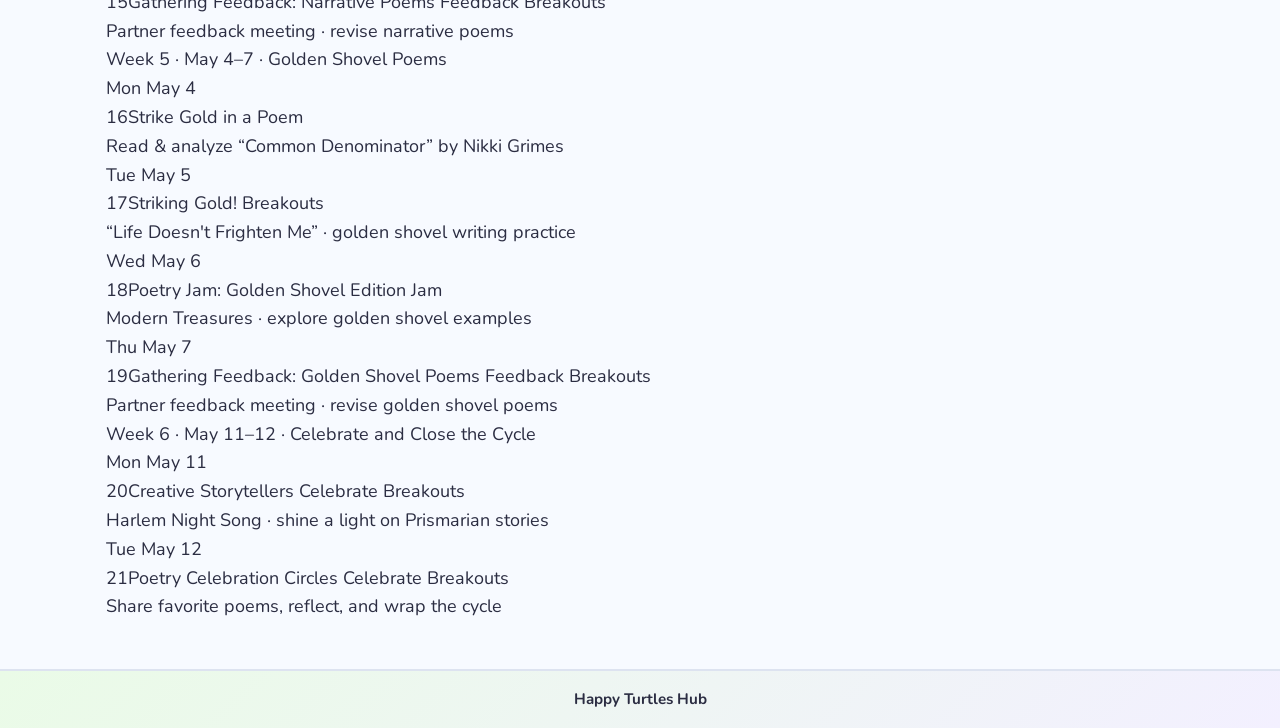
==== commit cee52a7c: "Updated literacy and theme pages with current-date highlights" ====
--- a/literacy.html
+++ b/literacy.html
@@ -4,6 +4,7 @@
   <meta charset="UTF-8" />
   <meta name="viewport" content="width=device-width, initial-scale=1.0" />
   <title>Happy Turtles Hub — Literacy Lab</title>
+  <link href="https://fonts.googleapis.com/css2?family=Nunito:wght@400;600;700;800&display=swap" rel="stylesheet">
   <link rel="stylesheet" href="style.css" />
 </head>
 <body data-page="literacy">
@@ -36,152 +37,152 @@
       <p class="subtle">Reading wraps up by Tuesday, May 5 so the last week can focus on creating and celebrating.</p>
     </section>
 
-   <section class="lit-card">
-  <div class="lit-card-header">📖 One Last Word · Reading Schedule</div>
-  <div class="lit-card-body reading-calendar-wrap">
-    <table class="reading-calendar">
-      <tr>
-        <th>Mon</th>
-        <th>Tue</th>
-        <th>Wed</th>
-        <th>Thu</th>
-        <th>Fri</th>
-      </tr>
-      <tr>
-        <td>
-          <span class="reading-date">Apr 6</span>
-          <span class="reading-done">No Prisma</span>
-        </td>
-        <td class="reading-today">
-          <span class="reading-date">Apr 7</span>
-          <span class="reading-pages">pp. 1–4</span>
-        </td>
-        <td>
-          <span class="reading-date">Apr 8</span>
-          <span class="reading-pages">pp. 5–7</span>
-        </td>
-        <td>
-          <span class="reading-date">Apr 9</span>
-          <span class="reading-pages">pp. 11–13</span>
-        </td>
-        <td>
-          <span class="reading-date">Apr 10</span>
-          <span class="reading-pages">pp. 15–17</span>
-        </td>
-      </tr>
-      <tr>
-        <td>
-          <span class="reading-date">Apr 13</span>
-          <span class="reading-pages">pp. 18–23</span>
-        </td>
-        <td>
-          <span class="reading-date">Apr 14</span>
-          <span class="reading-pages">pp. 25–27</span>
-        </td>
-        <td>
-          <span class="reading-date">Apr 15</span>
-          <span class="reading-pages">pp. 31–33</span>
-        </td>
-        <td>
-          <span class="reading-date">Apr 16</span>
-          <span class="reading-pages">pp. 34–37</span>
-        </td>
-        <td>
-          <span class="reading-date">Apr 17</span>
-          <span class="reading-note">Catch up!</span>
-        </td>
-      </tr>
-      <tr>
-        <td>
-          <span class="reading-date">Apr 20</span>
-          <span class="reading-pages">pp. 38–45</span>
-        </td>
-        <td>
-          <span class="reading-date">Apr 21</span>
-          <span class="reading-pages">pp. 47–49</span>
-        </td>
-        <td>
-          <span class="reading-date">Apr 22</span>
-          <span class="reading-pages">pp. 51–55</span>
-        </td>
-        <td>
-          <span class="reading-date">Apr 23</span>
-          <span class="reading-pages">pp. 56–63</span>
-        </td>
-        <td>
-          <span class="reading-date">Apr 24</span>
-          <span class="reading-note">Catch up!</span>
-        </td>
-      </tr>
-      <tr>
-        <td>
-          <span class="reading-date">Apr 27</span>
-          <span class="reading-pages">pp. 65–67</span>
-        </td>
-        <td>
-          <span class="reading-date">Apr 28</span>
-          <span class="reading-pages">pp. 70–75</span>
-        </td>
-        <td>
-          <span class="reading-date">Apr 29</span>
-          <span class="reading-pages">pp. 77–83</span>
-        </td>
-        <td>
-          <span class="reading-date">Apr 30</span>
-          <span class="reading-pages">pp. 85–89</span>
-        </td>
-        <td>
-          <span class="reading-date">May 1</span>
-          <span class="reading-note">Catch up!</span>
-        </td>
-      </tr>
-      <tr>
-        <td>
-          <span class="reading-date">May 4</span>
-          <span class="reading-pages">pp. 90–93</span>
-        </td>
-        <td>
-          <span class="reading-date">May 5</span>
-          <span class="reading-pages">pp. 94–95 🎉</span>
-        </td>
-        <td>
-          <span class="reading-date">May 6</span>
-          <span class="reading-done">Reading done</span>
-        </td>
-        <td>
-          <span class="reading-date">May 7</span>
-          <span class="reading-done">Reading done</span>
-        </td>
-        <td>
-          <span class="reading-date">May 8</span>
-          <span class="reading-done">Reading done</span>
-        </td>
-      </tr>
-      <tr>
-        <td>
-          <span class="reading-date">May 11</span>
-          <span class="reading-done">Celebrate</span>
-        </td>
-        <td>
-          <span class="reading-date">May 12</span>
-          <span class="reading-done">Final live day</span>
-        </td>
-        <td>
-          <span class="reading-date">May 13</span>
-          <span class="reading-done">No Lit Lab</span>
-        </td>
-        <td>
-          <span class="reading-date">May 14</span>
-          <span class="reading-done">Expo Day</span>
-        </td>
-        <td>
-          <span class="reading-date">May 15</span>
-          <span class="reading-done">Done</span>
-        </td>
-      </tr>
-    </table>
-  </div>
-</section>
+    <section class="lit-card">
+      <div class="lit-card-header">📖 One Last Word · Reading Schedule</div>
+      <div class="lit-card-body reading-calendar-wrap">
+        <table class="reading-calendar">
+          <tr>
+            <th>Mon</th>
+            <th>Tue</th>
+            <th>Wed</th>
+            <th>Thu</th>
+            <th>Fri</th>
+          </tr>
+          <tr>
+            <td>
+              <span class="reading-date">Apr 6</span>
+              <span class="reading-done">No Prisma</span>
+            </td>
+            <td data-date="2026-04-07">
+              <span class="reading-date">Apr 7</span>
+              <span class="reading-pages">pp. 1–4</span>
+            </td>
+            <td data-date="2026-04-08">
+              <span class="reading-date">Apr 8</span>
+              <span class="reading-pages">pp. 5–7</span>
+            </td>
+            <td data-date="2026-04-09">
+              <span class="reading-date">Apr 9</span>
+              <span class="reading-pages">pp. 11–13</span>
+            </td>
+            <td data-date="2026-04-10">
+              <span class="reading-date">Apr 10</span>
+              <span class="reading-pages">pp. 15–17</span>
+            </td>
+          </tr>
+          <tr>
+            <td data-date="2026-04-13">
+              <span class="reading-date">Apr 13</span>
+              <span class="reading-pages">pp. 18–23</span>
+            </td>
+            <td data-date="2026-04-14">
+              <span class="reading-date">Apr 14</span>
+              <span class="reading-pages">pp. 25–27</span>
+            </td>
+            <td data-date="2026-04-15">
+              <span class="reading-date">Apr 15</span>
+              <span class="reading-pages">pp. 31–33</span>
+            </td>
+            <td data-date="2026-04-16">
+              <span class="reading-date">Apr 16</span>
+              <span class="reading-pages">pp. 34–37</span>
+            </td>
+            <td data-date="2026-04-17">
+              <span class="reading-date">Apr 17</span>
+              <span class="reading-note">Catch up!</span>
+            </td>
+          </tr>
+          <tr>
+            <td data-date="2026-04-20">
+              <span class="reading-date">Apr 20</span>
+              <span class="reading-pages">pp. 38–45</span>
+            </td>
+            <td data-date="2026-04-21">
+              <span class="reading-date">Apr 21</span>
+              <span class="reading-pages">pp. 47–49</span>
+            </td>
+            <td data-date="2026-04-22">
+              <span class="reading-date">Apr 22</span>
+              <span class="reading-pages">pp. 51–55</span>
+            </td>
+            <td data-date="2026-04-23">
+              <span class="reading-date">Apr 23</span>
+              <span class="reading-pages">pp. 56–63</span>
+            </td>
+            <td data-date="2026-04-24">
+              <span class="reading-date">Apr 24</span>
+              <span class="reading-note">Catch up!</span>
+            </td>
+          </tr>
+          <tr>
+            <td data-date="2026-04-27">
+              <span class="reading-date">Apr 27</span>
+              <span class="reading-pages">pp. 65–67</span>
+            </td>
+            <td data-date="2026-04-28">
+              <span class="reading-date">Apr 28</span>
+              <span class="reading-pages">pp. 70–75</span>
+            </td>
+            <td data-date="2026-04-29">
+              <span class="reading-date">Apr 29</span>
+              <span class="reading-pages">pp. 77–83</span>
+            </td>
+            <td data-date="2026-04-30">
+              <span class="reading-date">Apr 30</span>
+              <span class="reading-pages">pp. 85–89</span>
+            </td>
+            <td data-date="2026-05-01">
+              <span class="reading-date">May 1</span>
+              <span class="reading-note">Catch up!</span>
+            </td>
+          </tr>
+          <tr>
+            <td data-date="2026-05-04">
+              <span class="reading-date">May 4</span>
+              <span class="reading-pages">pp. 90–93</span>
+            </td>
+            <td data-date="2026-05-05">
+              <span class="reading-date">May 5</span>
+              <span class="reading-pages">pp. 94–95 🎉</span>
+            </td>
+            <td data-date="2026-05-06">
+              <span class="reading-date">May 6</span>
+              <span class="reading-done">Reading done</span>
+            </td>
+            <td data-date="2026-05-07">
+              <span class="reading-date">May 7</span>
+              <span class="reading-done">Reading done</span>
+            </td>
+            <td data-date="2026-05-08">
+              <span class="reading-date">May 8</span>
+              <span class="reading-done">Reading done</span>
+            </td>
+          </tr>
+          <tr>
+            <td data-date="2026-05-11">
+              <span class="reading-date">May 11</span>
+              <span class="reading-done">Celebrate</span>
+            </td>
+            <td data-date="2026-05-12">
+              <span class="reading-date">May 12</span>
+              <span class="reading-done">Final live day</span>
+            </td>
+            <td>
+              <span class="reading-date">May 13</span>
+              <span class="reading-done">No Lit Lab</span>
+            </td>
+            <td>
+              <span class="reading-date">May 14</span>
+              <span class="reading-done">Expo Day</span>
+            </td>
+            <td>
+              <span class="reading-date">May 15</span>
+              <span class="reading-done">Done</span>
+            </td>
+          </tr>
+        </table>
+      </div>
+    </section>
 
     <section class="table-card">
       <h3 class="section-title">Breakout Room Overview</h3>
@@ -206,201 +207,201 @@
       </div>
     </section>
 
-<section class="schedule-wrap">
-  <div class="schedule-header">📚 Literacy Lab — Apr 7 to May 12</div>
-
-  <div class="week-block">
-    <div class="week-label">Week 1 · Apr 7–9 · Poetry Foundations</div>
-
-    <div class="schedule-row schedule-today">
-      <div class="schedule-day">Tue Apr 7</div>
-      <div class="schedule-main">
-        <div class="schedule-title-line"><span class="session-num">1</span>Light Up the World with Words</div>
-        <div class="schedule-sub">Describe It Don't Name It · blackout poetry intro</div>
-      </div>
-    </div>
-
-    <div class="schedule-row">
-      <div class="schedule-day">Wed Apr 8</div>
-      <div class="schedule-main">
-        <div class="schedule-title-line"><span class="session-num">2</span>Shining a Light on the Harlem Renaissance</div>
-        <div class="schedule-sub">Modern Art Match Up · Harlem Renaissance history</div>
-      </div>
-    </div>
-
-    <div class="schedule-row">
-      <div class="schedule-day">Thu Apr 9</div>
-      <div class="schedule-main">
-        <div class="schedule-title-line"><span class="session-num">3</span>The Deeper Message</div>
-        <div class="schedule-sub">Artwork connections · what is theme?</div>
-      </div>
-    </div>
-  </div>
-
-  <div class="week-block">
-    <div class="week-label">Week 2 · Apr 13–16 · Lyric Poems</div>
-
-    <div class="schedule-row">
-      <div class="schedule-day">Mon Apr 13</div>
-      <div class="schedule-main">
-        <div class="schedule-title-line"><span class="session-num">4</span>Lyric Lines and Big Ideas</div>
-        <div class="schedule-sub">Read &amp; analyze “For a Poet” by Countee Cullen</div>
-      </div>
-    </div>
-
-    <div class="schedule-row">
-      <div class="schedule-day">Tue Apr 14</div>
-      <div class="schedule-main">
-        <div class="schedule-title-line"><span class="session-num">5</span>Lyric Poem Playground <span class="tag tag-breakout">Breakouts</span></div>
-        <div class="schedule-sub">Rhyme Relay · group lyric poem writing</div>
-      </div>
-    </div>
-
-    <div class="schedule-row">
-      <div class="schedule-day">Wed Apr 15</div>
-      <div class="schedule-main">
-        <div class="schedule-title-line"><span class="session-num">6</span>Poetry Jam: Lyric Edition <span class="tag tag-jam">Jam</span></div>
-        <div class="schedule-sub">Sound Sketch · explore lyric poem examples</div>
-      </div>
-    </div>
-
-    <div class="schedule-row">
-      <div class="schedule-day">Thu Apr 16</div>
-      <div class="schedule-main">
-        <div class="schedule-title-line"><span class="session-num">7</span>Gathering Feedback: Lyric Poems <span class="tag tag-feedback">Feedback</span> <span class="tag tag-breakout">Breakouts</span></div>
-        <div class="schedule-sub">Partner feedback meeting · revise lyric poems</div>
-      </div>
-    </div>
-  </div>
-
-  <div class="week-block">
-    <div class="week-label">Week 3 · Apr 20–23 · Free Verse Poems</div>
-
-    <div class="schedule-row">
-      <div class="schedule-day">Mon Apr 20</div>
-      <div class="schedule-main">
-        <div class="schedule-title-line"><span class="session-num">8</span>Through the Poet's Eyes</div>
-        <div class="schedule-sub">Read &amp; analyze “Mother to Son” by Langston Hughes</div>
-      </div>
-    </div>
-
-    <div class="schedule-row">
-      <div class="schedule-day">Tue Apr 21</div>
-      <div class="schedule-main">
-        <div class="schedule-title-line"><span class="session-num">9</span>Discovering Symbolism <span class="tag tag-breakout">Breakouts</span></div>
-        <div class="schedule-sub">Match the Mood · free verse writing practice</div>
-      </div>
-    </div>
-
-    <div class="schedule-row">
-      <div class="schedule-day">Wed Apr 22</div>
-      <div class="schedule-main">
-        <div class="schedule-title-line"><span class="session-num">10</span>Poetry Jam: Free Verse Edition <span class="tag tag-jam">Jam</span></div>
-        <div class="schedule-sub">Picture to Poem · explore free verse examples</div>
-      </div>
-    </div>
-
-    <div class="schedule-row">
-      <div class="schedule-day">Thu Apr 23</div>
-      <div class="schedule-main">
-        <div class="schedule-title-line"><span class="session-num">11</span>Gathering Feedback: Free Verse Poems <span class="tag tag-feedback">Feedback</span> <span class="tag tag-breakout">Breakouts</span></div>
-        <div class="schedule-sub">Partner feedback meeting · revise free verse poems</div>
-      </div>
-    </div>
-  </div>
-
-  <div class="week-block">
-    <div class="week-label">Week 4 · Apr 27–30 · Narrative Poems</div>
-
-    <div class="schedule-row">
-      <div class="schedule-day">Mon Apr 27</div>
-      <div class="schedule-main">
-        <div class="schedule-title-line"><span class="session-num">12</span>Once Upon a Poem</div>
-        <div class="schedule-sub">Read &amp; analyze “A Dark Date for Josh” by Nikki Grimes</div>
-      </div>
-    </div>
-
-    <div class="schedule-row">
-      <div class="schedule-day">Tue Apr 28</div>
-      <div class="schedule-main">
-        <div class="schedule-title-line"><span class="session-num">13</span>Poetry with a Plot <span class="tag tag-breakout">Breakouts</span></div>
-        <div class="schedule-sub">Unlikely Voices · narrative poem writing practice</div>
-      </div>
-    </div>
-
-    <div class="schedule-row">
-      <div class="schedule-day">Wed Apr 29</div>
-      <div class="schedule-main">
-        <div class="schedule-title-line"><span class="session-num">14</span>Poetry Jam: Narrative Edition <span class="tag tag-jam">Jam</span></div>
-        <div class="schedule-sub">What Were They Trying to Say? · explore narrative examples</div>
-      </div>
-    </div>
-
-    <div class="schedule-row">
-      <div class="schedule-day">Thu Apr 30</div>
-      <div class="schedule-main">
-        <div class="schedule-title-line"><span class="session-num">15</span>Gathering Feedback: Narrative Poems <span class="tag tag-feedback">Feedback</span> <span class="tag tag-breakout">Breakouts</span></div>
-        <div class="schedule-sub">Partner feedback meeting · revise narrative poems</div>
-      </div>
-    </div>
-  </div>
-
-  <div class="week-block">
-    <div class="week-label">Week 5 · May 4–7 · Golden Shovel Poems</div>
-
-    <div class="schedule-row">
-      <div class="schedule-day">Mon May 4</div>
-      <div class="schedule-main">
-        <div class="schedule-title-line"><span class="session-num">16</span>Strike Gold in a Poem</div>
-        <div class="schedule-sub">Read &amp; analyze “Common Denominator” by Nikki Grimes</div>
-      </div>
-    </div>
-
-    <div class="schedule-row">
-      <div class="schedule-day">Tue May 5</div>
-      <div class="schedule-main">
-        <div class="schedule-title-line"><span class="session-num">17</span>Striking Gold! <span class="tag tag-breakout">Breakouts</span></div>
-        <div class="schedule-sub">“Life Doesn't Frighten Me” · golden shovel writing practice</div>
-      </div>
-    </div>
-
-    <div class="schedule-row">
-      <div class="schedule-day">Wed May 6</div>
-      <div class="schedule-main">
-        <div class="schedule-title-line"><span class="session-num">18</span>Poetry Jam: Golden Shovel Edition <span class="tag tag-jam">Jam</span></div>
-        <div class="schedule-sub">Modern Treasures · explore golden shovel examples</div>
-      </div>
-    </div>
-
-    <div class="schedule-row">
-      <div class="schedule-day">Thu May 7</div>
-      <div class="schedule-main">
-        <div class="schedule-title-line"><span class="session-num">19</span>Gathering Feedback: Golden Shovel Poems <span class="tag tag-feedback">Feedback</span> <span class="tag tag-breakout">Breakouts</span></div>
-        <div class="schedule-sub">Partner feedback meeting · revise golden shovel poems</div>
-      </div>
-    </div>
-  </div>
-
-  <div class="week-block">
-    <div class="week-label">Week 6 · May 11–12 · Celebrate and Close the Cycle</div>
-
-    <div class="schedule-row">
-      <div class="schedule-day">Mon May 11</div>
-      <div class="schedule-main">
-        <div class="schedule-title-line"><span class="session-num">20</span>Creative Storytellers <span class="tag tag-celebrate">Celebrate</span> <span class="tag tag-breakout">Breakouts</span></div>
-        <div class="schedule-sub">Harlem Night Song · shine a light on Prismarian stories</div>
-      </div>
-    </div>
-
-    <div class="schedule-row">
-      <div class="schedule-day">Tue May 12</div>
-      <div class="schedule-main">
-        <div class="schedule-title-line"><span class="session-num">21</span>Poetry Celebration Circles <span class="tag tag-celebrate">Celebrate</span> <span class="tag tag-breakout">Breakouts</span></div>
-        <div class="schedule-sub">Share favorite poems, reflect, and wrap the cycle</div>
-      </div>
-    </div>
-  </div>
-</section>
+    <section class="schedule-wrap">
+      <div class="schedule-header">📚 Literacy Lab — Apr 7 to May 12</div>
+
+      <div class="week-block">
+        <div class="week-label">Week 1 · Apr 7–9 · Poetry Foundations</div>
+
+        <div class="schedule-row" data-date="2026-04-07">
+          <div class="schedule-day">Tue Apr 7</div>
+          <div class="schedule-main">
+            <div class="schedule-title-line"><span class="session-num">1</span>Light Up the World with Words</div>
+            <div class="schedule-sub">Describe It Don't Name It · blackout poetry intro</div>
+          </div>
+        </div>
+
+        <div class="schedule-row" data-date="2026-04-08">
+          <div class="schedule-day">Wed Apr 8</div>
+          <div class="schedule-main">
+            <div class="schedule-title-line"><span class="session-num">2</span>Shining a Light on the Harlem Renaissance</div>
+            <div class="schedule-sub">Modern Art Match Up · Harlem Renaissance history</div>
+          </div>
+        </div>
+
+        <div class="schedule-row" data-date="2026-04-09">
+          <div class="schedule-day">Thu Apr 9</div>
+          <div class="schedule-main">
+            <div class="schedule-title-line"><span class="session-num">3</span>The Deeper Message</div>
+            <div class="schedule-sub">Artwork connections · what is theme?</div>
+          </div>
+        </div>
+      </div>
+
+      <div class="week-block">
+        <div class="week-label">Week 2 · Apr 13–16 · Lyric Poems</div>
+
+        <div class="schedule-row" data-date="2026-04-13">
+          <div class="schedule-day">Mon Apr 13</div>
+          <div class="schedule-main">
+            <div class="schedule-title-line"><span class="session-num">4</span>Lyric Lines and Big Ideas</div>
+            <div class="schedule-sub">Read &amp; analyze “For a Poet” by Countee Cullen</div>
+          </div>
+        </div>
+
+        <div class="schedule-row" data-date="2026-04-14">
+          <div class="schedule-day">Tue Apr 14</div>
+          <div class="schedule-main">
+            <div class="schedule-title-line"><span class="session-num">5</span>Lyric Poem Playground <span class="tag tag-breakout">Breakouts</span></div>
+            <div class="schedule-sub">Rhyme Relay · group lyric poem writing</div>
+          </div>
+        </div>
+
+        <div class="schedule-row" data-date="2026-04-15">
+          <div class="schedule-day">Wed Apr 15</div>
+          <div class="schedule-main">
+            <div class="schedule-title-line"><span class="session-num">6</span>Poetry Jam: Lyric Edition <span class="tag tag-jam">Jam</span></div>
+            <div class="schedule-sub">Sound Sketch · explore lyric poem examples</div>
+          </div>
+        </div>
+
+        <div class="schedule-row" data-date="2026-04-16">
+          <div class="schedule-day">Thu Apr 16</div>
+          <div class="schedule-main">
+            <div class="schedule-title-line"><span class="session-num">7</span>Gathering Feedback: Lyric Poems <span class="tag tag-feedback">Feedback</span> <span class="tag tag-breakout">Breakouts</span></div>
+            <div class="schedule-sub">Partner feedback meeting · revise lyric poems</div>
+          </div>
+        </div>
+      </div>
+
+      <div class="week-block">
+        <div class="week-label">Week 3 · Apr 20–23 · Free Verse Poems</div>
+
+        <div class="schedule-row" data-date="2026-04-20">
+          <div class="schedule-day">Mon Apr 20</div>
+          <div class="schedule-main">
+            <div class="schedule-title-line"><span class="session-num">8</span>Through the Poet's Eyes</div>
+            <div class="schedule-sub">Read &amp; analyze “Mother to Son” by Langston Hughes</div>
+          </div>
+        </div>
+
+        <div class="schedule-row" data-date="2026-04-21">
+          <div class="schedule-day">Tue Apr 21</div>
+          <div class="schedule-main">
+            <div class="schedule-title-line"><span class="session-num">9</span>Discovering Symbolism <span class="tag tag-breakout">Breakouts</span></div>
+            <div class="schedule-sub">Match the Mood · free verse writing practice</div>
+          </div>
+        </div>
+
+        <div class="schedule-row" data-date="2026-04-22">
+          <div class="schedule-day">Wed Apr 22</div>
+          <div class="schedule-main">
+            <div class="schedule-title-line"><span class="session-num">10</span>Poetry Jam: Free Verse Edition <span class="tag tag-jam">Jam</span></div>
+            <div class="schedule-sub">Picture to Poem · explore free verse examples</div>
+          </div>
+        </div>
+
+        <div class="schedule-row" data-date="2026-04-23">
+          <div class="schedule-day">Thu Apr 23</div>
+          <div class="schedule-main">
+            <div class="schedule-title-line"><span class="session-num">11</span>Gathering Feedback: Free Verse Poems <span class="tag tag-feedback">Feedback</span> <span class="tag tag-breakout">Breakouts</span></div>
+            <div class="schedule-sub">Partner feedback meeting · revise free verse poems</div>
+          </div>
+        </div>
+      </div>
+
+      <div class="week-block">
+        <div class="week-label">Week 4 · Apr 27–30 · Narrative Poems</div>
+
+        <div class="schedule-row" data-date="2026-04-27">
+          <div class="schedule-day">Mon Apr 27</div>
+          <div class="schedule-main">
+            <div class="schedule-title-line"><span class="session-num">12</span>Once Upon a Poem</div>
+            <div class="schedule-sub">Read &amp; analyze “A Dark Date for Josh” by Nikki Grimes</div>
+          </div>
+        </div>
+
+        <div class="schedule-row" data-date="2026-04-28">
+          <div class="schedule-day">Tue Apr 28</div>
+          <div class="schedule-main">
+            <div class="schedule-title-line"><span class="session-num">13</span>Poetry with a Plot <span class="tag tag-breakout">Breakouts</span></div>
+            <div class="schedule-sub">Unlikely Voices · narrative poem writing practice</div>
+          </div>
+        </div>
+
+        <div class="schedule-row" data-date="2026-04-29">
+          <div class="schedule-day">Wed Apr 29</div>
+          <div class="schedule-main">
+            <div class="schedule-title-line"><span class="session-num">14</span>Poetry Jam: Narrative Edition <span class="tag tag-jam">Jam</span></div>
+            <div class="schedule-sub">What Were They Trying to Say? · explore narrative examples</div>
+          </div>
+        </div>
+
+        <div class="schedule-row" data-date="2026-04-30">
+          <div class="schedule-day">Thu Apr 30</div>
+          <div class="schedule-main">
+            <div class="schedule-title-line"><span class="session-num">15</span>Gathering Feedback: Narrative Poems <span class="tag tag-feedback">Feedback</span> <span class="tag tag-breakout">Breakouts</span></div>
+            <div class="schedule-sub">Partner feedback meeting · revise narrative poems</div>
+          </div>
+        </div>
+      </div>
+
+      <div class="week-block">
+        <div class="week-label">Week 5 · May 4–7 · Golden Shovel Poems</div>
+
+        <div class="schedule-row" data-date="2026-05-04">
+          <div class="schedule-day">Mon May 4</div>
+          <div class="schedule-main">
+            <div class="schedule-title-line"><span class="session-num">16</span>Strike Gold in a Poem</div>
+            <div class="schedule-sub">Read &amp; analyze “Common Denominator” by Nikki Grimes</div>
+          </div>
+        </div>
+
+        <div class="schedule-row" data-date="2026-05-05">
+          <div class="schedule-day">Tue May 5</div>
+          <div class="schedule-main">
+            <div class="schedule-title-line"><span class="session-num">17</span>Striking Gold! <span class="tag tag-breakout">Breakouts</span></div>
+            <div class="schedule-sub">“Life Doesn't Frighten Me” · golden shovel writing practice</div>
+          </div>
+        </div>
+
+        <div class="schedule-row" data-date="2026-05-06">
+          <div class="schedule-day">Wed May 6</div>
+          <div class="schedule-main">
+            <div class="schedule-title-line"><span class="session-num">18</span>Poetry Jam: Golden Shovel Edition <span class="tag tag-jam">Jam</span></div>
+            <div class="schedule-sub">Modern Treasures · explore golden shovel examples</div>
+          </div>
+        </div>
+
+        <div class="schedule-row" data-date="2026-05-07">
+          <div class="schedule-day">Thu May 7</div>
+          <div class="schedule-main">
+            <div class="schedule-title-line"><span class="session-num">19</span>Gathering Feedback: Golden Shovel Poems <span class="tag tag-feedback">Feedback</span> <span class="tag tag-breakout">Breakouts</span></div>
+            <div class="schedule-sub">Partner feedback meeting · revise golden shovel poems</div>
+          </div>
+        </div>
+      </div>
+
+      <div class="week-block">
+        <div class="week-label">Week 6 · May 11–12 · Celebrate and Close the Cycle</div>
+
+        <div class="schedule-row" data-date="2026-05-11">
+          <div class="schedule-day">Mon May 11</div>
+          <div class="schedule-main">
+            <div class="schedule-title-line"><span class="session-num">20</span>Creative Storytellers <span class="tag tag-celebrate">Celebrate</span> <span class="tag tag-breakout">Breakouts</span></div>
+            <div class="schedule-sub">Harlem Night Song · shine a light on Prismarian stories</div>
+          </div>
+        </div>
+
+        <div class="schedule-row" data-date="2026-05-12">
+          <div class="schedule-day">Tue May 12</div>
+          <div class="schedule-main">
+            <div class="schedule-title-line"><span class="session-num">21</span>Poetry Celebration Circles <span class="tag tag-celebrate">Celebrate</span> <span class="tag tag-breakout">Breakouts</span></div>
+            <div class="schedule-sub">Share favorite poems, reflect, and wrap the cycle</div>
+          </div>
+        </div>
+      </div>
+    </section>
   </main>
 
   <footer class="footer">Happy Turtles Hub</footer>
--- a/style.css
+++ b/style.css
@@ -603,4 +603,28 @@
     font-size: 1.15rem;
   }
 }
+
+/* Auto-highlight current date */
+.reading-calendar td.is-today {
+  background: #f8efe7 !important;
+  box-shadow: inset 0 0 0 3px #b46636;
+}
+
+.reading-calendar td.is-today .reading-date {
+  color: #a85628;
+  font-weight: 800;
+}
+
+.schedule-row.is-today .schedule-day,
+.schedule-row.is-today .schedule-main {
+  background: #eef8ee;
+}
+
+.schedule-row.is-today .schedule-day {
+  box-shadow: inset 4px 0 0 #61C96B;
+}
+
+.schedule-row.is-today .schedule-title-line {
+  font-weight: 800;
+}
 }
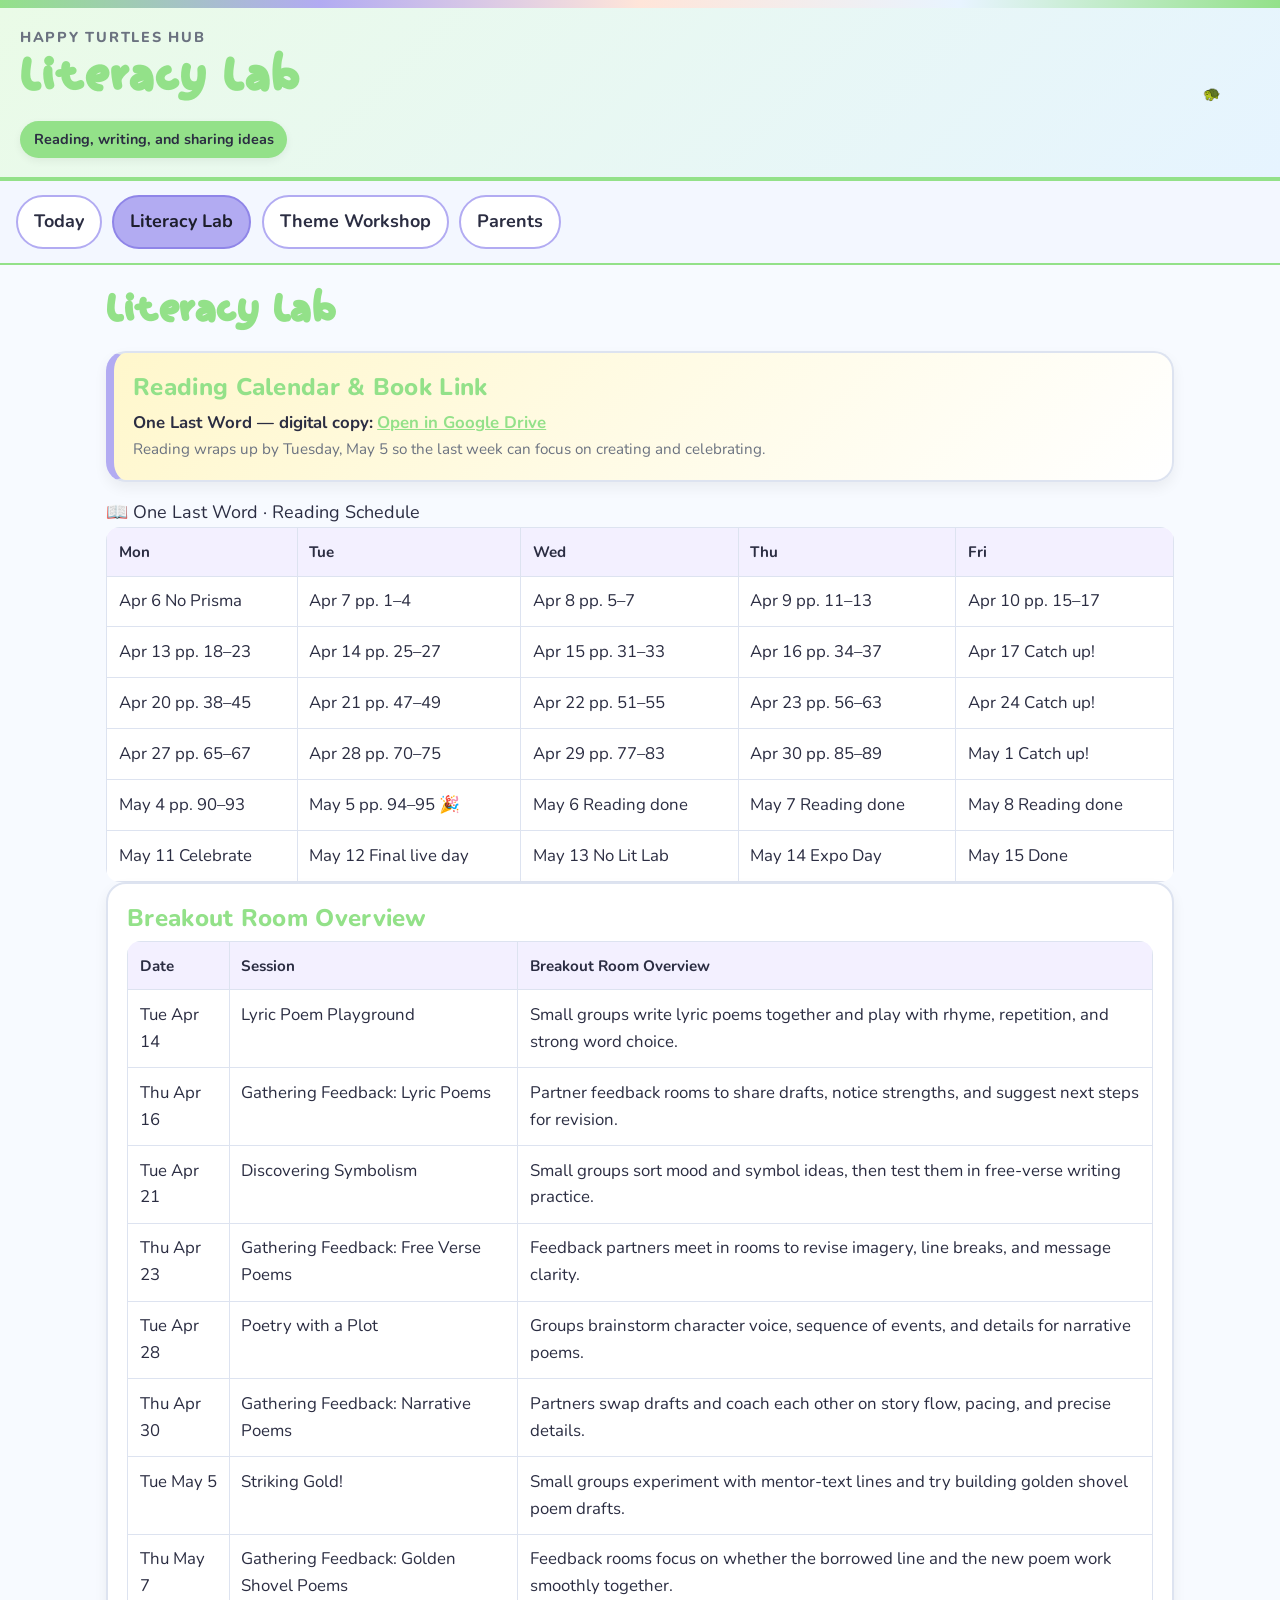
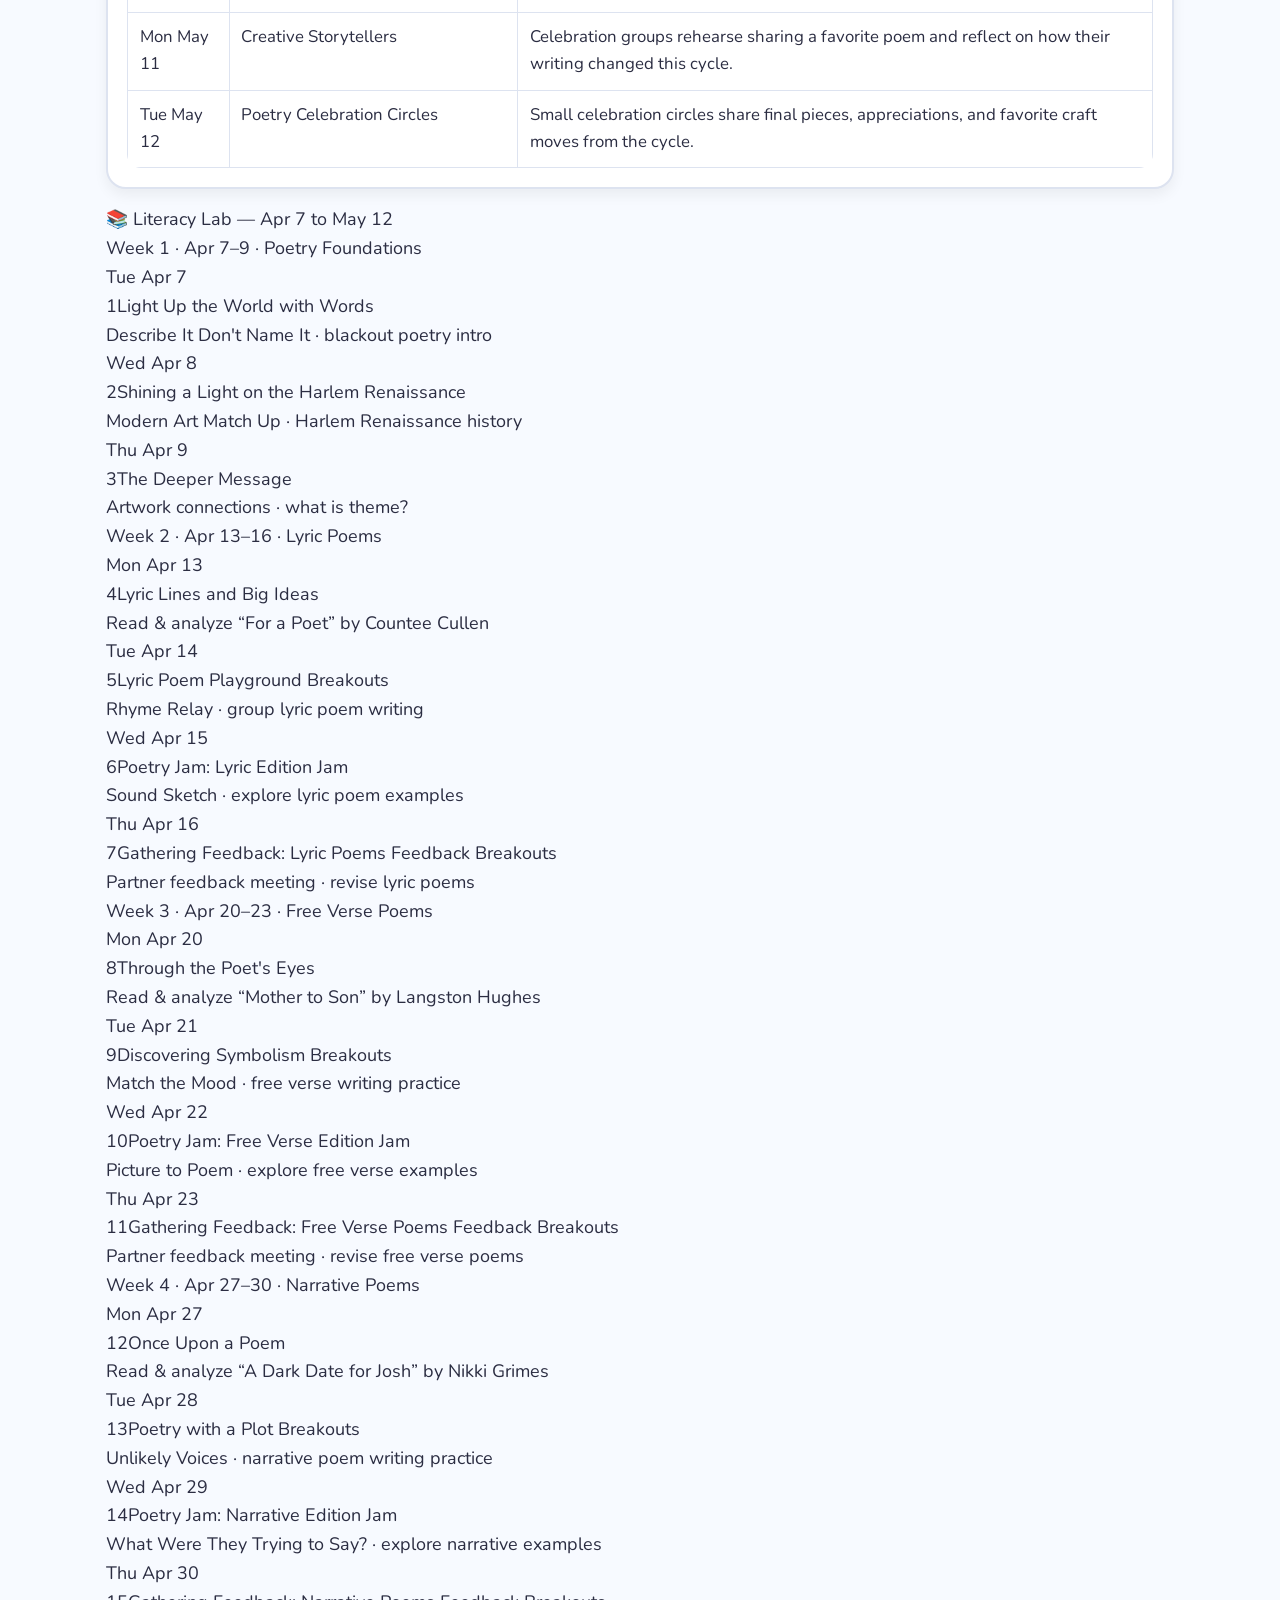
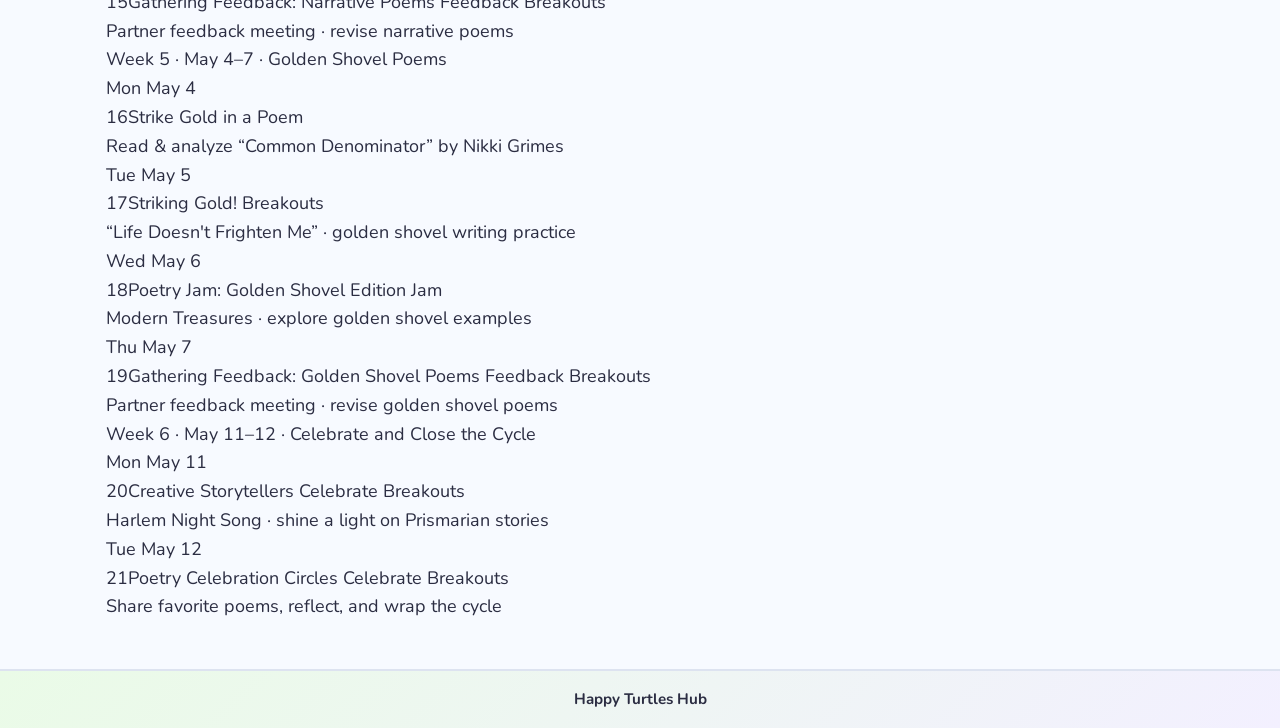
==== commit f85bc184: "Bust CSS cache" ====
--- a/literacy.html
+++ b/literacy.html
@@ -5,7 +5,7 @@
   <meta name="viewport" content="width=device-width, initial-scale=1.0" />
   <title>Happy Turtles Hub — Literacy Lab</title>
   <link href="https://fonts.googleapis.com/css2?family=Nunito:wght@400;600;700;800&display=swap" rel="stylesheet">
-  <link rel="stylesheet" href="style.css" />
+<link rel="stylesheet" href="style.css?v=2" />
 </head>
 <body data-page="literacy">
   <div class="top-bar"></div>
@@ -407,4 +407,4 @@
   <footer class="footer">Happy Turtles Hub</footer>
   <script src="script.js"></script>
 </body>
-</html>+</html> 
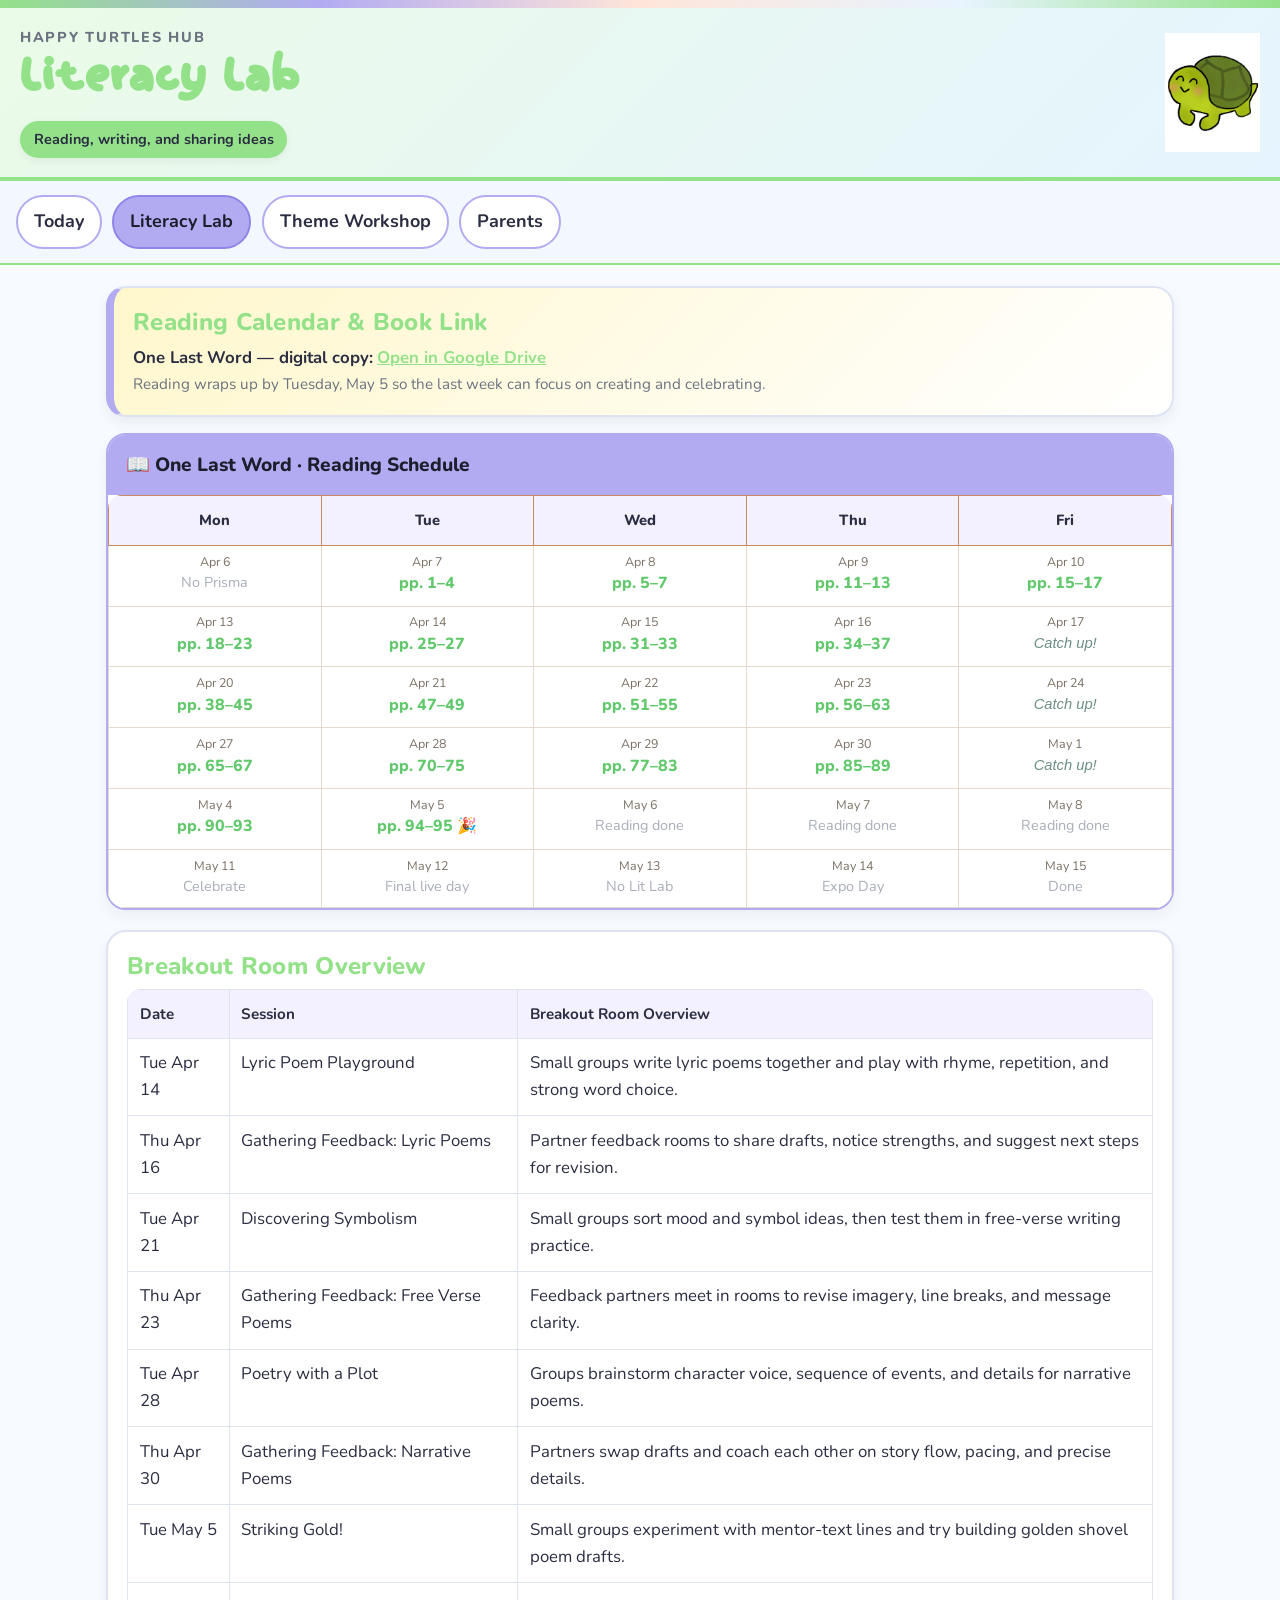
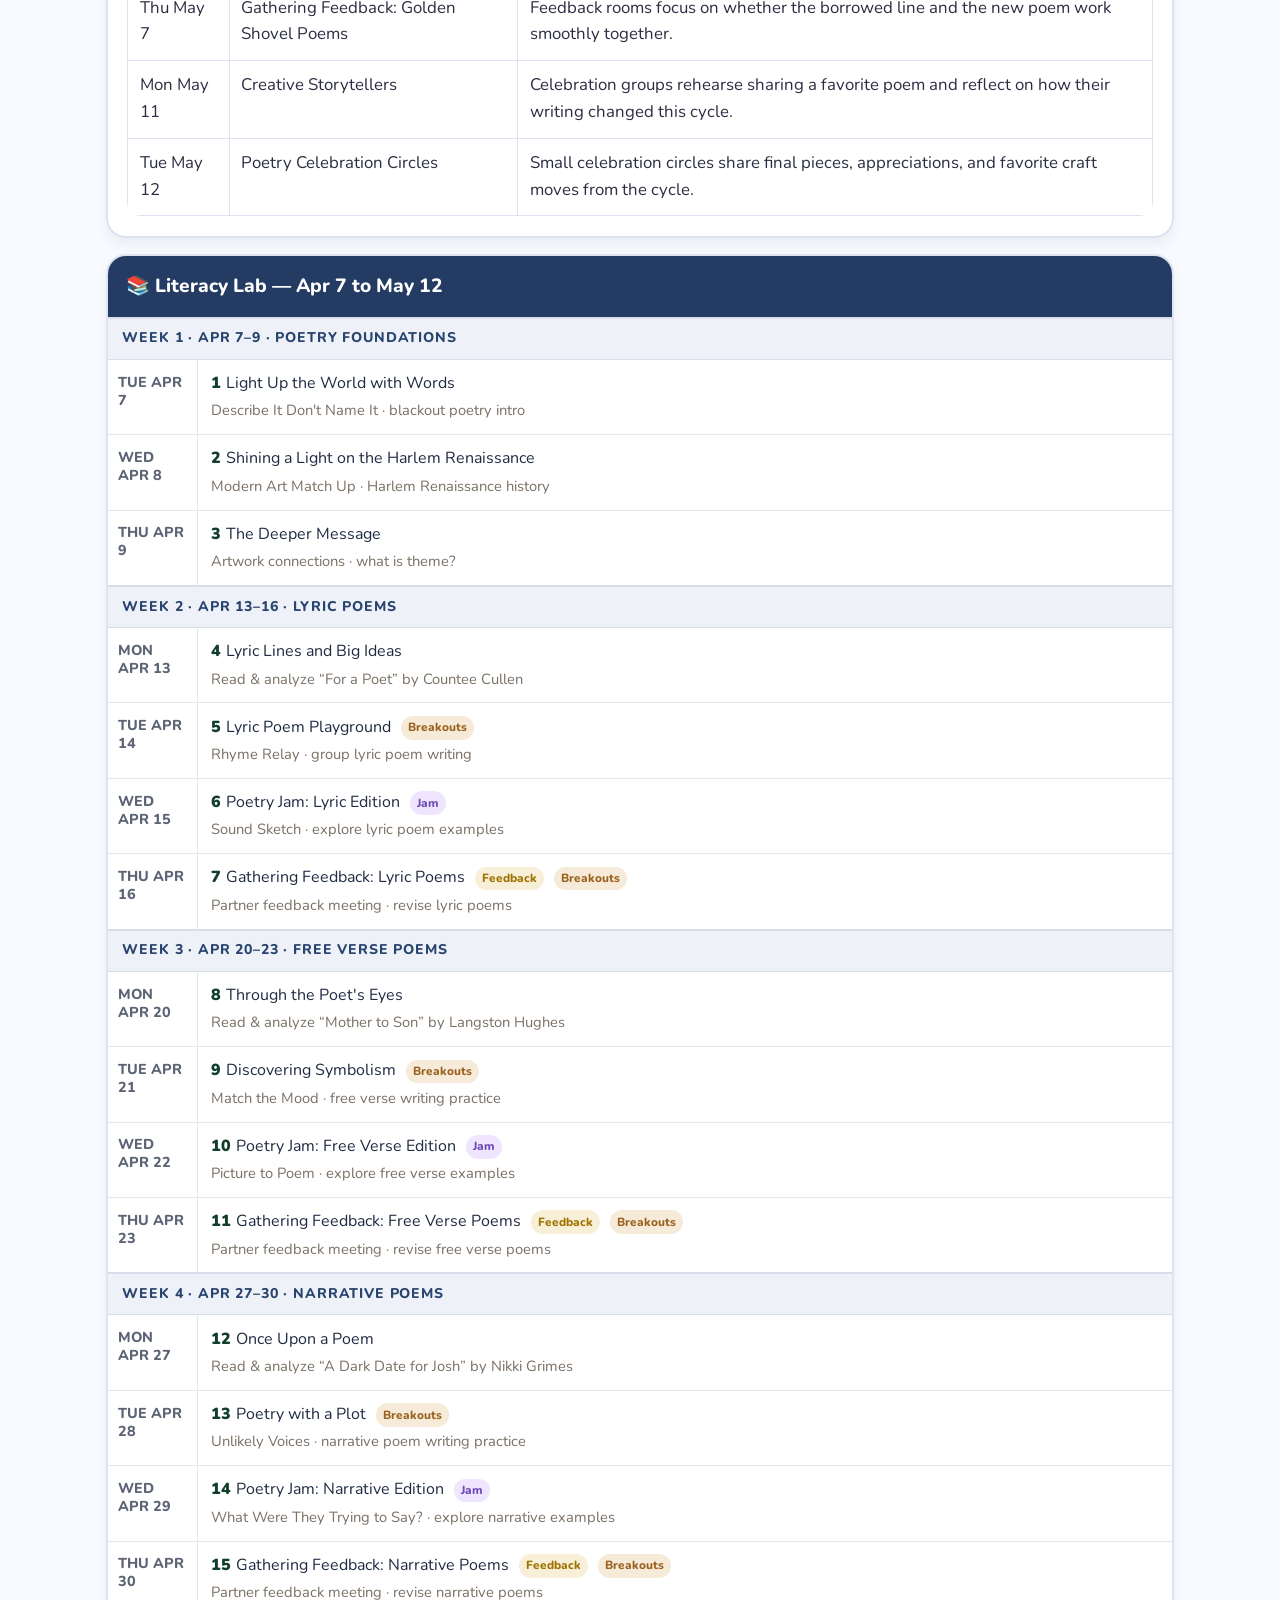
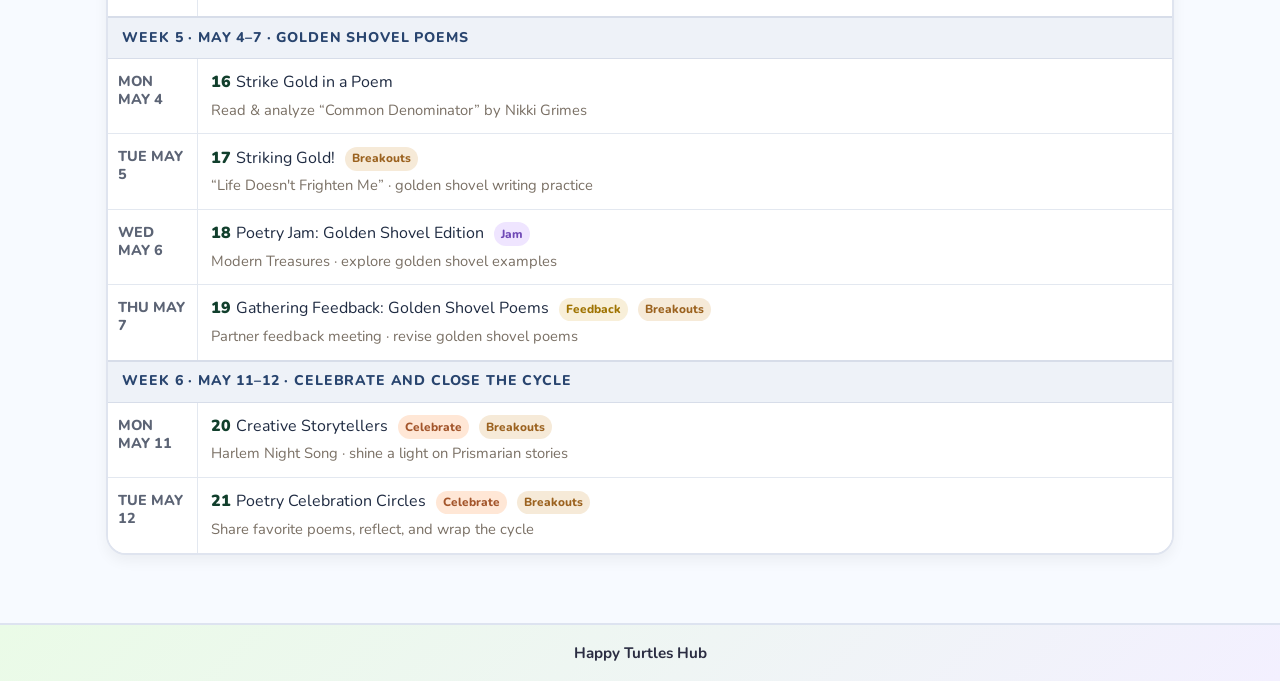
==== commit 99459819: "Replaced brown with purple and green theme" ====
--- a/literacy.html
+++ b/literacy.html
@@ -29,8 +29,6 @@
   </nav>
 
   <main class="container">
-    <h2 class="page-title">Literacy Lab</h2>
-
     <section class="notice">
       <h3 class="section-title">Reading Calendar &amp; Book Link</h3>
       <p><strong>One Last Word — digital copy:</strong> <a href="https://drive.google.com/file/d/1UUTqs_-cqNuvgkLL2wkO8RVBttoRMErt/view" target="_blank">Open in Google Drive</a></p>
--- a/style.css
+++ b/style.css
@@ -1,6 +1,6 @@
 @font-face {
-  font-family: 'TurtleBubble';
-  src: url('fonts/KinderChildKawaiiBubble-WpnAz.otf') format('opentype');
+  font-family: "TurtleBubble";
+  src: url("fonts/KinderChildKawaiiBubble-WpnAz.otf") format("opentype");
 }
 
 * {
@@ -10,28 +10,27 @@
 }
 
 :root {
-  --green-light: #93E189;
-  --green-medium: #61C96B;
-  --green-dark: #3FA34D;
-
-  --lavender: #B2ABF2;
-  --lavender-dark: #8F85E8;
-  --lavender-light: #F3F0FF;
-
-  --mint: #EAFBE7;
-  --peach: #FFE5D9;
-  --sky: #E8F4FF;
-  --butter: #FFF7CC;
-  --pink: #FFE8F3;
+  --green-light: #93e189;
+  --green-medium: #61c96b;
+  --green-dark: #3fa34d;
+
+  --lavender: #b2abf2;
+  --lavender-dark: #8f85e8;
+  --lavender-light: #f3f0ff;
+
+  --mint: #eafbe7;
+  --peach: #ffe5d9;
+  --sky: #e8f4ff;
+  --butter: #fff7cc;
 
   --white: #ffffff;
-  --offwhite: #F7FAFF;
-  --text: #2B2D42;
-  --muted: #6B7280;
-  --border: #DDE3F0;
-
-  --heading-font: 'TurtleBubble', cursive;
-  --body-font: Arial, Helvetica, sans-serif;
+  --offwhite: #f7faff;
+  --text: #2b2d42;
+  --muted: #6b7280;
+  --border: #dde3f0;
+
+  --heading-font: "TurtleBubble", cursive;
+  --body-font: "Nunito", Arial, sans-serif;
 }
 
 html {
@@ -39,8 +38,8 @@
 }
 
 body {
-  font-family: "Nunito", Arial, sans-serif;
-  font-size: 18px; /* bigger base text */
+  font-family: var(--body-font);
+  font-size: 18px;
   background: var(--offwhite);
   color: var(--text);
   line-height: 1.6;
@@ -68,7 +67,7 @@
 }
 
 .site-header {
-  background: linear-gradient(135deg, #EAFBE7, #E6F4FF);
+  background: linear-gradient(135deg, #eafbe7, #e6f4ff);
   color: var(--text);
   padding: 1.15rem 1.25rem;
   display: flex;
@@ -115,7 +114,7 @@
 }
 
 .main-nav {
-  background: #F3F7FF;
+  background: #f3f7ff;
   display: flex;
   flex-wrap: wrap;
   gap: 0.65rem;
@@ -136,12 +135,12 @@
 
 .main-nav a:hover {
   background: var(--green-light);
-  color: var(--green-light);
+  color: var(--text);
 }
 
 .main-nav a.active {
   background: var(--lavender);
-  color: #1D1E2C;
+  color: #1d1e2c;
   border-color: var(--lavender-dark);
 }
 
@@ -167,7 +166,7 @@
   background: var(--white);
   border: 2px solid var(--border);
   border-radius: 20px;
-  padding: 1rem;
+  padding: 1.2rem;
   margin-bottom: 1rem;
   box-shadow: 0 6px 14px rgba(0, 0, 0, 0.06);
 }
@@ -187,36 +186,9 @@
   font-size: 1.5rem;
   font-weight: 800;
   color: var(--green-light);
-  margin-bottom: 0.65rem;
+  margin-bottom: 0.5rem;
   line-height: 1.25;
   letter-spacing: 0.3px;
-}
-
-p, li, td {
-  font-size: 1.05rem;
-}
-
-th {
-  font-size: 0.95rem;
-}
-
-.small {
-  font-size: 0.9rem;
-}
-
-.card,
-.hero-card,
-.table-card,
-.notice {
-  padding: 1.2rem;
-}
-
-.section-title {
-  margin-bottom: 0.5rem;
-}
-
-ul.pretty-list li {
-  margin-bottom: 0.35rem;
 }
 
 .subtle {
@@ -250,7 +222,7 @@
 }
 
 .info-box {
-  background: #FCFCFF;
+  background: #fcfcff;
   border: 2px solid var(--border);
   border-radius: 16px;
   padding: 0.9rem;
@@ -259,7 +231,7 @@
 .info-box h3 {
   font-size: 1rem;
   margin-bottom: 0.45rem;
-  color: #6F63D9;
+  color: #6f63d9;
 }
 
 ul.pretty-list {
@@ -267,7 +239,21 @@
 }
 
 ul.pretty-list li {
-  margin-bottom: 0.45rem;
+  margin-bottom: 0.35rem;
+}
+
+p,
+li,
+td {
+  font-size: 1.05rem;
+}
+
+th {
+  font-size: 0.95rem;
+}
+
+.small {
+  font-size: 0.9rem;
 }
 
 .table-wrap {
@@ -300,12 +286,12 @@
 }
 
 .mauve-card {
-  border-left: 8px solid #FFBFA3;
+  border-left: 8px solid #ffbfa3;
   background: linear-gradient(135deg, var(--peach), var(--white));
 }
 
 .navy-card {
-  border-left: 8px solid #9ED8FF;
+  border-left: 8px solid #9ed8ff;
   background: linear-gradient(135deg, var(--sky), var(--white));
 }
 
@@ -329,61 +315,7 @@
   font-weight: 700;
 }
 
-.small {
-  font-size: 0.85rem;
-}
-
-@media (max-width: 800px) {
-  .grid-2,
-  .grid-3 {
-    grid-template-columns: 1fr;
-  }
-}
-
-@media (max-width: 700px) {
-  .site-header {
-    align-items: flex-start;
-    padding: 1rem;
-  }
-
-  .branding h1 {
-    font-size: 2.5rem;
-    letter-spacing: 1.5px;
-  }
-
-  .page-title {
-    font-size: 2.2rem;
-    letter-spacing: 1px;
-  }
-
-  .section-title {
-    font-size: 1.3rem;
-  }
-
-  .logo-wrap img {
-    width: 72px;
-  }
-
-  .main-nav {
-    flex-direction: column;
-    align-items: stretch;
-  }
-
-  .main-nav a {
-    text-align: center;
-  }
-
-  .container {
-    padding: 1rem 0.85rem 2rem;
-  }
-
-  th,
-  td {
-    padding: 0.6rem;
-    font-size: 0.92rem;
-  }
-
-  /* ===== Literacy page custom sections ===== */
+/* ===== Literacy + Theme custom sections ===== */
 
 .lit-card {
   background: #ffffff;
@@ -392,14 +324,15 @@
   overflow: hidden;
   box-shadow: 0 6px 14px rgba(0, 0, 0, 0.05);
   margin-bottom: 1.25rem;
+    border: 2px solid var(--lavender);
 }
 
 .lit-card-header {
-  background: #b46636;
-  color: white;
+  background: var(--lavender);
+  color: #1D1E2C;
   padding: 0.9rem 1.1rem;
   font-family: "Nunito", Arial, sans-serif;
-  font-size: 1.35rem;
+  font-size: 1.2rem;
   font-weight: 800;
 }
 
@@ -419,8 +352,8 @@
 }
 
 .reading-calendar th {
-  background: #c67843;
-  color: #fff;
+  background: var(--lavender-light);
+  color: var(--text);
   text-align: center;
   font-size: 0.92rem;
   font-weight: 800;
@@ -432,23 +365,26 @@
   background: #fff;
   text-align: center;
   vertical-align: top;
-  padding: 0.65rem 0.5rem;
+  padding: 0.55rem 0.45rem;
   border: 1px solid #e6d8ca;
   min-width: 120px;
 }
 
 .reading-date {
   display: block;
-  font-size: 0.9rem;
+  font-size: 0.78rem;
+  line-height: 1.1;
   color: #7a7065;
-  margin-bottom: 0.2rem;
+  margin-bottom: 0.18rem;
+  text-align: center;
 }
 
 .reading-pages {
   display: block;
   font-size: 1rem;
   font-weight: 800;
-  color: #8a4d1f;
+  color: var(--green-medium);
+  text-align: center;
 }
 
 .reading-note {
@@ -456,21 +392,14 @@
   font-size: 0.92rem;
   color: #6d8e87;
   font-style: italic;
+  text-align: center;
 }
 
 .reading-done {
   display: block;
-  font-size: 0.92rem;
+  font-size: 0.9rem;
   color: #a8adb8;
-}
-
-.reading-today {
-  background: #f8efe7 !important;
-}
-
-.reading-today .reading-date {
-  color: #a85628;
-  font-weight: 800;
+  text-align: center;
 }
 
 .schedule-wrap {
@@ -479,6 +408,7 @@
   overflow: hidden;
   background: #fff;
   box-shadow: 0 6px 14px rgba(0, 0, 0, 0.05);
+  margin-bottom: 1.25rem;
 }
 
 .schedule-header {
@@ -486,7 +416,7 @@
   color: white;
   padding: 0.95rem 1.15rem;
   font-family: "Nunito", Arial, sans-serif;
-  font-size: 1.3rem;
+  font-size: 1.2rem;
   font-weight: 800;
 }
 
@@ -501,7 +431,7 @@
 .week-label {
   background: #eef2f8;
   color: #29456f;
-  font-size: 0.92rem;
+  font-size: 0.88rem;
   font-weight: 800;
   text-transform: uppercase;
   letter-spacing: 0.06em;
@@ -524,7 +454,7 @@
   padding: 0.8rem 0.65rem;
   background: #fff;
   border-right: 1px solid #e3e8f0;
-  font-size: 0.95rem;
+  font-size: 0.9rem;
   font-weight: 800;
   color: #5c6475;
   text-transform: uppercase;
@@ -537,7 +467,7 @@
 }
 
 .schedule-title-line {
-  font-size: 1.06rem;
+  font-size: 1rem;
   color: #1f2b42;
   margin-bottom: 0.18rem;
 }
@@ -549,13 +479,8 @@
 }
 
 .schedule-sub {
-  font-size: 0.95rem;
+  font-size: 0.92rem;
   color: #7a7065;
-}
-
-.schedule-today .schedule-day,
-.schedule-today .schedule-main {
-  background: #eef8ee;
 }
 
 .tag {
@@ -588,7 +513,79 @@
   color: #a3552b;
 }
 
+.reading-calendar td.is-today {
+  background: #f8efe7 !important;
+  box-shadow: inset 0 0 0 3px var(--green-medium);
+}
+
+.reading-calendar td.is-today .reading-date {
+color: var(--green-medium);
+  font-weight: 800;
+}
+
+.schedule-row.is-today .schedule-day,
+.schedule-row.is-today .schedule-main {
+  background: #eef8ee;
+}
+
+.schedule-row.is-today .schedule-day {
+  box-shadow: inset 4px 0 0 #61c96b;
+}
+
+.schedule-row.is-today .schedule-title-line {
+  font-weight: 800;
+}
+
+@media (max-width: 800px) {
+  .grid-2,
+  .grid-3 {
+    grid-template-columns: 1fr;
+  }
+}
+
 @media (max-width: 700px) {
+  .site-header {
+    align-items: flex-start;
+    padding: 1rem;
+  }
+
+  .branding h1 {
+    font-size: 2.5rem;
+    letter-spacing: 1.5px;
+  }
+
+  .page-title {
+    font-size: 2.2rem;
+    letter-spacing: 1px;
+  }
+
+  .section-title {
+    font-size: 1.3rem;
+  }
+
+  .logo-wrap img {
+    width: 72px;
+  }
+
+  .main-nav {
+    flex-direction: column;
+    align-items: stretch;
+  }
+
+  .main-nav a {
+    text-align: center;
+  }
+
+  .container {
+    padding: 1rem 0.85rem 2rem;
+  }
+
+  th,
+  td {
+    padding: 0.6rem;
+    font-size: 0.92rem;
+  }
+
   .schedule-row {
     grid-template-columns: 1fr;
   }
@@ -600,31 +597,6 @@
 
   .lit-card-header,
   .schedule-header {
-    font-size: 1.15rem;
-  }
-}
-
-/* Auto-highlight current date */
-.reading-calendar td.is-today {
-  background: #f8efe7 !important;
-  box-shadow: inset 0 0 0 3px #b46636;
-}
-
-.reading-calendar td.is-today .reading-date {
-  color: #a85628;
-  font-weight: 800;
-}
-
-.schedule-row.is-today .schedule-day,
-.schedule-row.is-today .schedule-main {
-  background: #eef8ee;
-}
-
-.schedule-row.is-today .schedule-day {
-  box-shadow: inset 4px 0 0 #61C96B;
-}
-
-.schedule-row.is-today .schedule-title-line {
-  font-weight: 800;
-}
+    font-size: 1.05rem;
+  }
 }
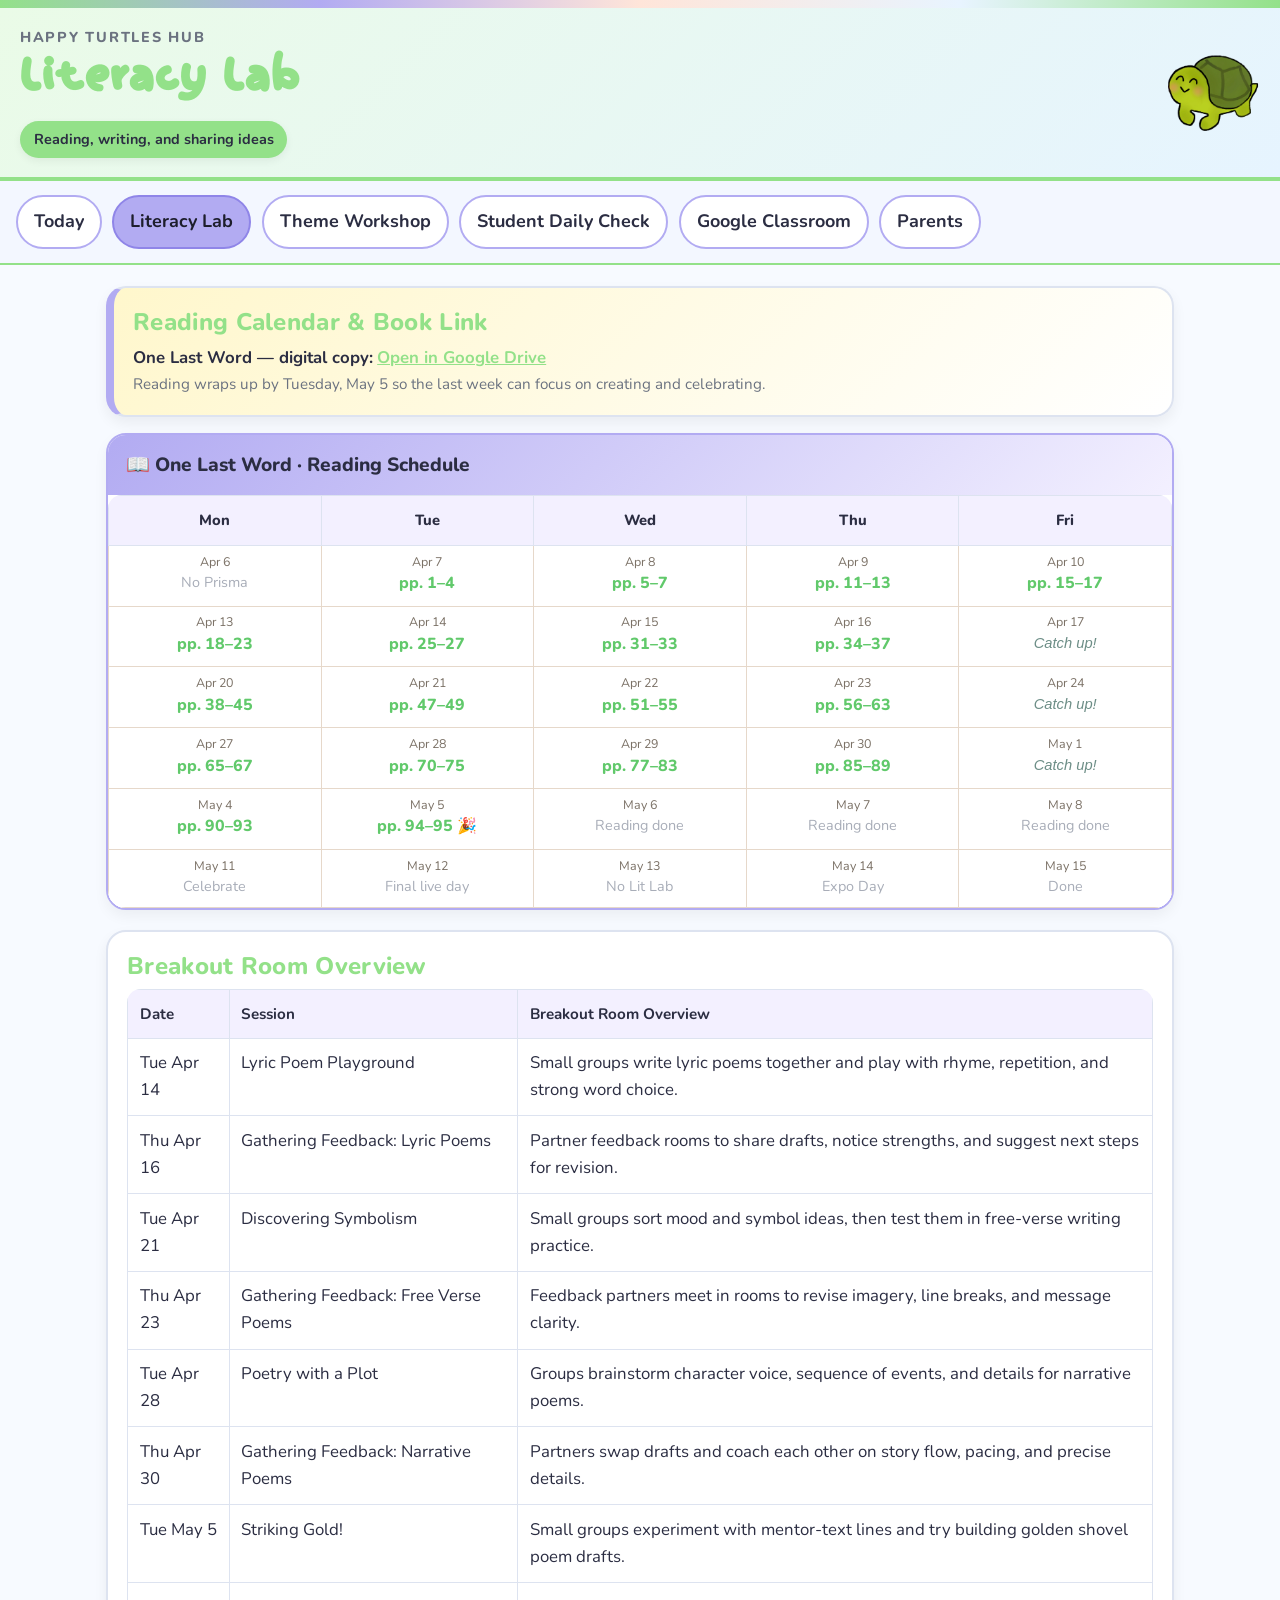
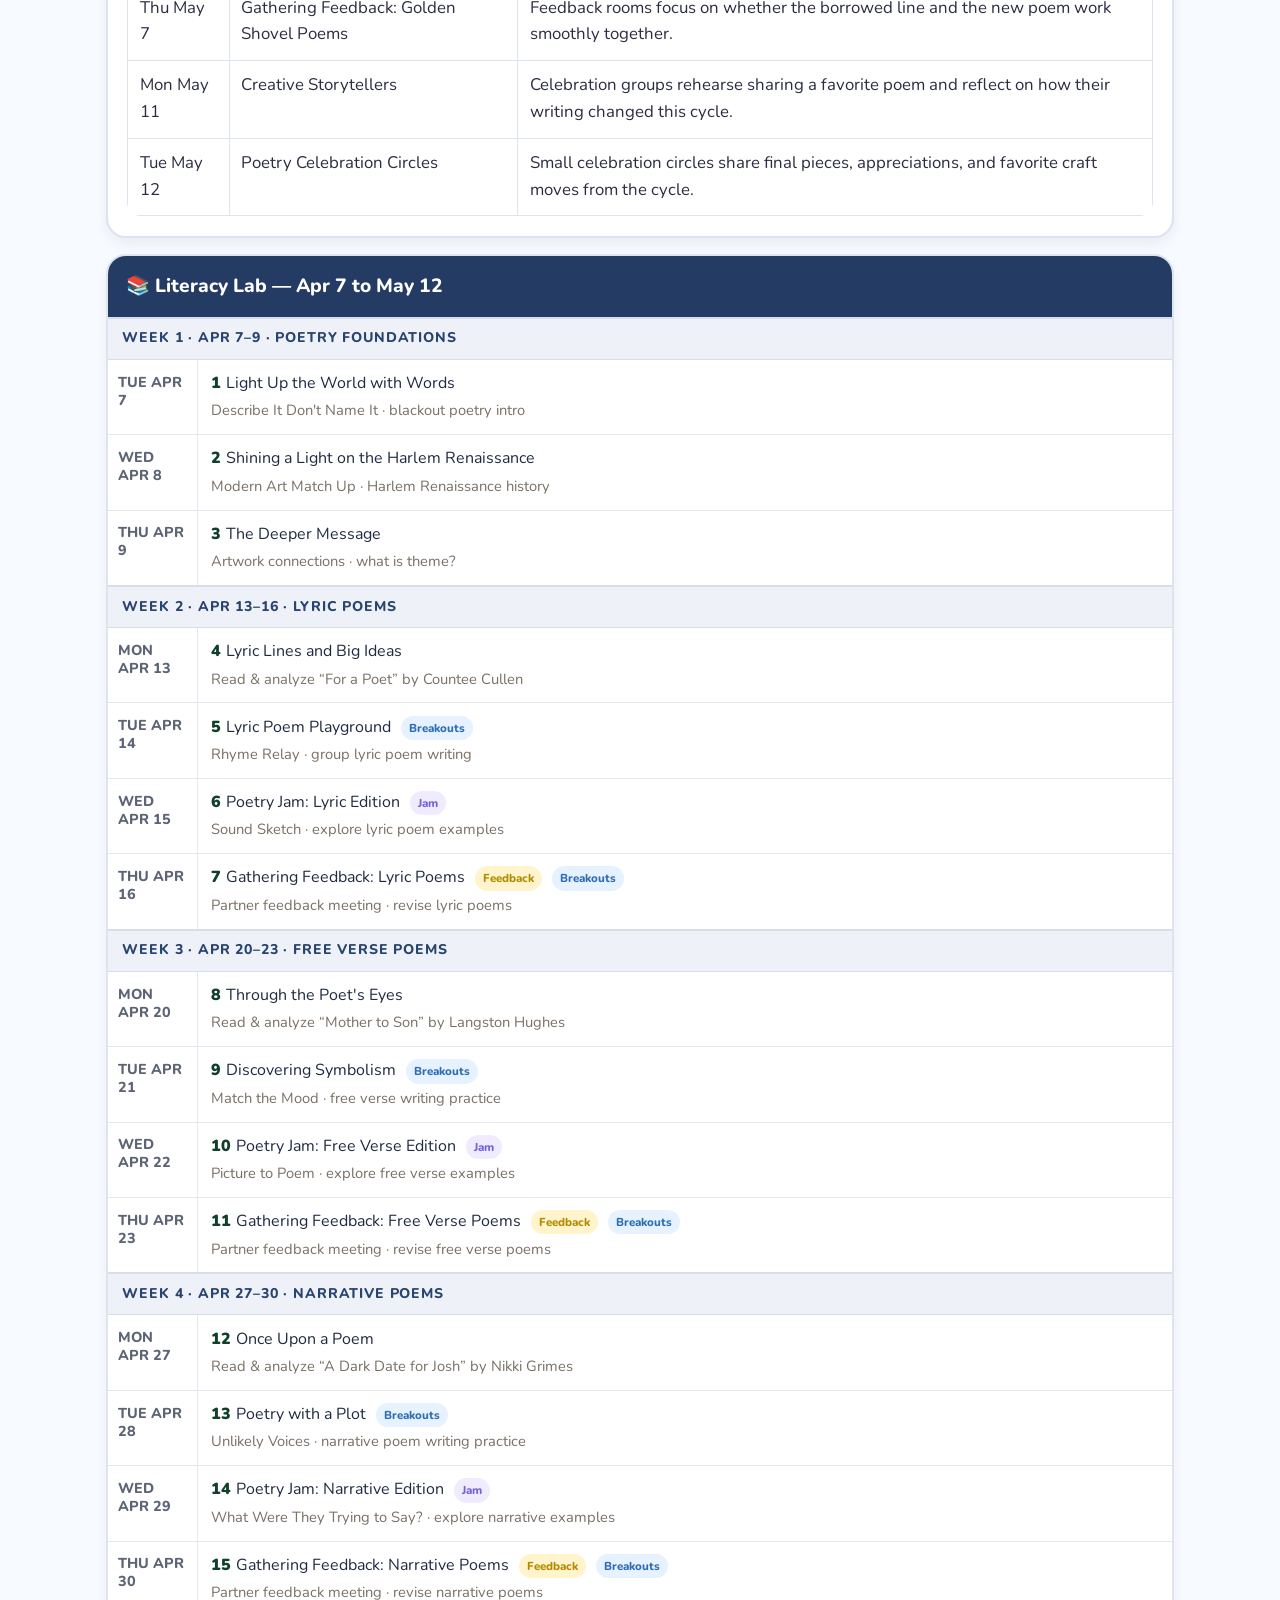
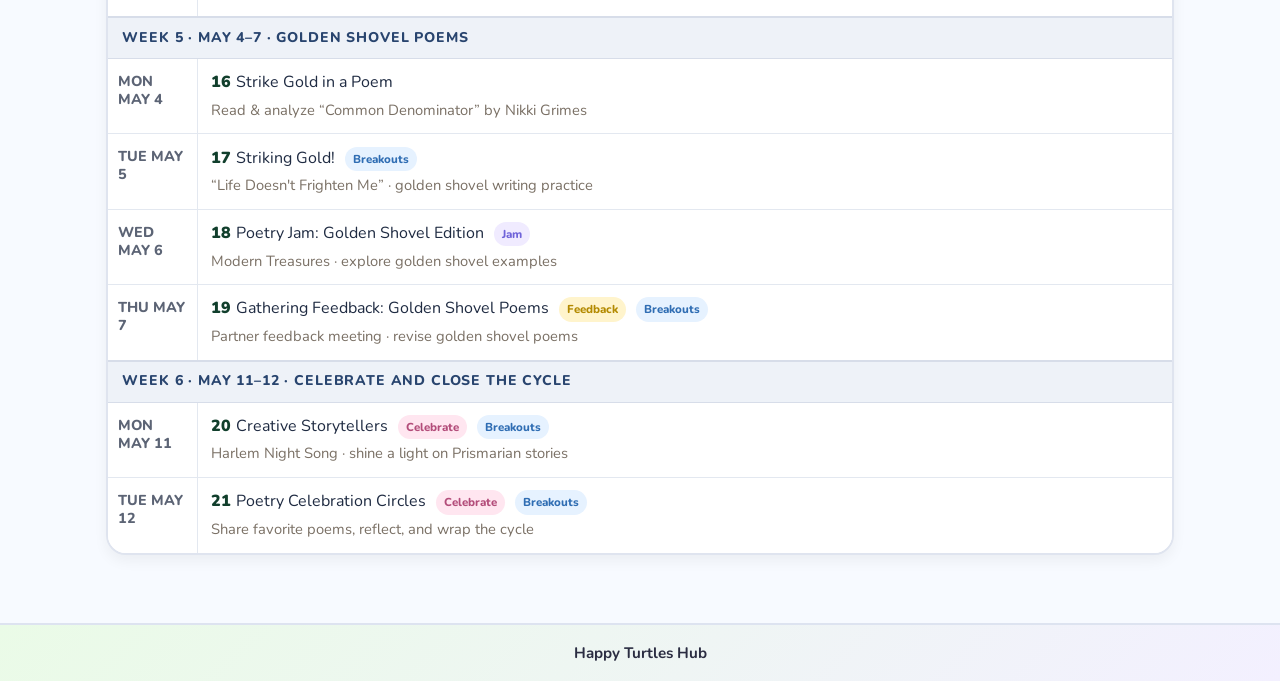
==== commit e50c2a71: "Added Daily Check link to navigation" ====
--- a/literacy.html
+++ b/literacy.html
@@ -25,6 +25,8 @@
     <a href="index.html" data-page="today">Today</a>
     <a href="literacy.html" data-page="literacy">Literacy Lab</a>
     <a href="theme.html" data-page="theme">Theme Workshop</a>
+    <a href="https://prisma-daily-check.web.app/student.html" target="_blank">Student Daily Check</a>
+    <a href="https://classroom.google.com/c/Nzc0MDk2MDExMjM1" target="_blank">Google Classroom</a>
     <a href="parents.html" data-page="parents">Parents</a>
   </nav>
 
--- a/style.css
+++ b/style.css
@@ -295,9 +295,28 @@
   background: linear-gradient(135deg, var(--sky), var(--white));
 }
 
+/* 💚 Daily Practice */
 .green-card {
-  border-left: 8px solid var(--green-light);
-  background: linear-gradient(135deg, var(--mint), var(--white));
+  border-left: 8px solid #dd8fb1;
+  background: linear-gradient(135deg, #EAFBE7, #ffffff);
+}
+
+/* 💙 Live Sessions */
+.blue-card {
+  border-left: 8px solid #9ED8FF;
+  background: linear-gradient(135deg, #E8F4FF, #ffffff);
+}
+
+/* 💛 Literacy Lab */
+.lit-card-soft {
+  border-left: 8px solid #CFF5B5;
+  background: linear-gradient(135deg, #F4FDEB, #ffffff);
+}
+
+/* 💜 Theme Workshop */
+.theme-card-soft {
+  border-left: 8px solid #B2ABF2;
+  background: linear-gradient(135deg, #F3F0FF, #ffffff);
 }
 
 .lavender-card {
@@ -328,8 +347,8 @@
 }
 
 .lit-card-header {
-  background: var(--lavender);
-  color: #1D1E2C;
+  background: linear-gradient(135deg, var(--lavender), var(--lavender-light));
+  color: var(--text);
   padding: 0.9rem 1.1rem;
   font-family: "Nunito", Arial, sans-serif;
   font-size: 1.2rem;
@@ -358,7 +377,7 @@
   font-size: 0.92rem;
   font-weight: 800;
   padding: 0.8rem 0.5rem;
-  border: 1px solid #c88a5f;
+  border: 1px solid var(--border);
 }
 
 .reading-calendar td {
@@ -485,34 +504,39 @@
 
 .tag {
   display: inline-block;
-  font-size: 0.74rem;
-  font-weight: 800;
-  padding: 0.15rem 0.45rem;
+  font-size: 0.72rem;
+  font-weight: 800;
+  padding: 0.18rem 0.5rem;
   border-radius: 999px;
   margin-left: 0.35rem;
   vertical-align: middle;
 }
 
+/* 💙 Breakouts */
 .tag-breakout {
-  background: #f6ead8;
-  color: #9b621f;
-}
-
+  background: #E6F2FF;
+  color: #2F6DB3;
+}
+
+/* 💜 Jam */
 .tag-jam {
-  background: #efe5ff;
-  color: #6f49b6;
-}
-
+  background: #F0EBFF;
+  color: #6F63D9;
+}
+
+/* 🟡 Feedback */
 .tag-feedback {
-  background: #f8efd9;
-  color: #9f7300;
-}
-
-.tag-celebrate {
-  background: #ffe7d6;
-  color: #a3552b;
-}
-
+  background: #FFF4CC;
+  color: #B38A00;
+}
+
+/* 💖 Celebrate / Expo / Prep */
+.tag-celebrate,
+.tag-expo,
+.tag-prep {
+  background: #FFE6F0;
+  color: #B34D7A;
+}
 .reading-calendar td.is-today {
   background: #f8efe7 !important;
   box-shadow: inset 0 0 0 3px var(--green-medium);
@@ -599,4 +623,114 @@
   .schedule-header {
     font-size: 1.05rem;
   }
+}
+
+/* ===== Parents page cards ===== */
+
+.parent-grid {
+  display: grid;
+  grid-template-columns: 1fr 1fr;
+  gap: 1rem;
+}
+
+.skill-card {
+  background: var(--white);
+  border: 2px solid var(--border);
+  border-radius: 22px;
+  overflow: hidden;
+  box-shadow: 0 6px 14px rgba(0, 0, 0, 0.05);
+}
+
+.skill-head {
+  background: linear-gradient(135deg, #7fa8ff, var(--lavender));
+  color: var(--text);
+  padding: 0.9rem 1rem;
+  display: flex;
+  justify-content: space-between;
+  align-items: center;
+  gap: 0.75rem;
+  font-weight: 800;
+  font-size: 1.1rem;
+}
+
+.skill-head .small {
+  font-size: 0.92rem;
+  font-weight: 800;
+  color: #2b2d42;
+}
+
+.skill-body {
+  padding: 0.9rem;
+  background: #fff;
+}
+
+.skill-sec {
+  border: 1.5px solid var(--border);
+  border-radius: 16px;
+  padding: 0.85rem 0.9rem;
+  margin-bottom: 0.7rem;
+  background: #fff;
+}
+
+.skill-sec:last-child {
+  margin-bottom: 0;
+}
+
+.skill-sec.lit {
+  background: #edf9ea;
+  border-color: #cfe9c8;
+}
+
+.skill-sec.theme {
+  background: #f3ecff;
+  border-color: #d7c9f6;
+}
+
+.skill-title {
+  font-size: 0.85rem;
+  font-weight: 800;
+  text-transform: uppercase;
+  letter-spacing: 0.08em;
+  margin-bottom: 0.45rem;
+  color: #30415c;
+}
+
+.skill-list {
+  font-size: 1rem;
+  line-height: 1.55;
+  color: var(--text);
+}
+
+.skill-list strong {
+  color: var(--text);
+}
+
+.parent-grid .skill-card:nth-child(1) .skill-head,
+.parent-grid .skill-card:nth-child(4) .skill-head {
+  background: linear-gradient(135deg, #9fd7ff, #d8ecff);
+}
+
+.parent-grid .skill-card:nth-child(2) .skill-head,
+.parent-grid .skill-card:nth-child(5) .skill-head {
+  background: linear-gradient(135deg, #d9ccff, #efe9ff);
+}
+
+.parent-grid .skill-card:nth-child(3) .skill-head,
+.parent-grid .skill-card:nth-child(6) .skill-head {
+  background: linear-gradient(135deg, #b9efc3, #e8faec);
+}
+
+@media (max-width: 900px) {
+  .parent-grid {
+    grid-template-columns: 1fr;
+  }
+}
+
+.card {
+  transition: transform 0.15s ease, box-shadow 0.15s ease;
+}
+
+.card:hover {
+  transform: translateY(-3px);
+  box-shadow: 0 10px 18px rgba(0,0,0,0.08);
 }
